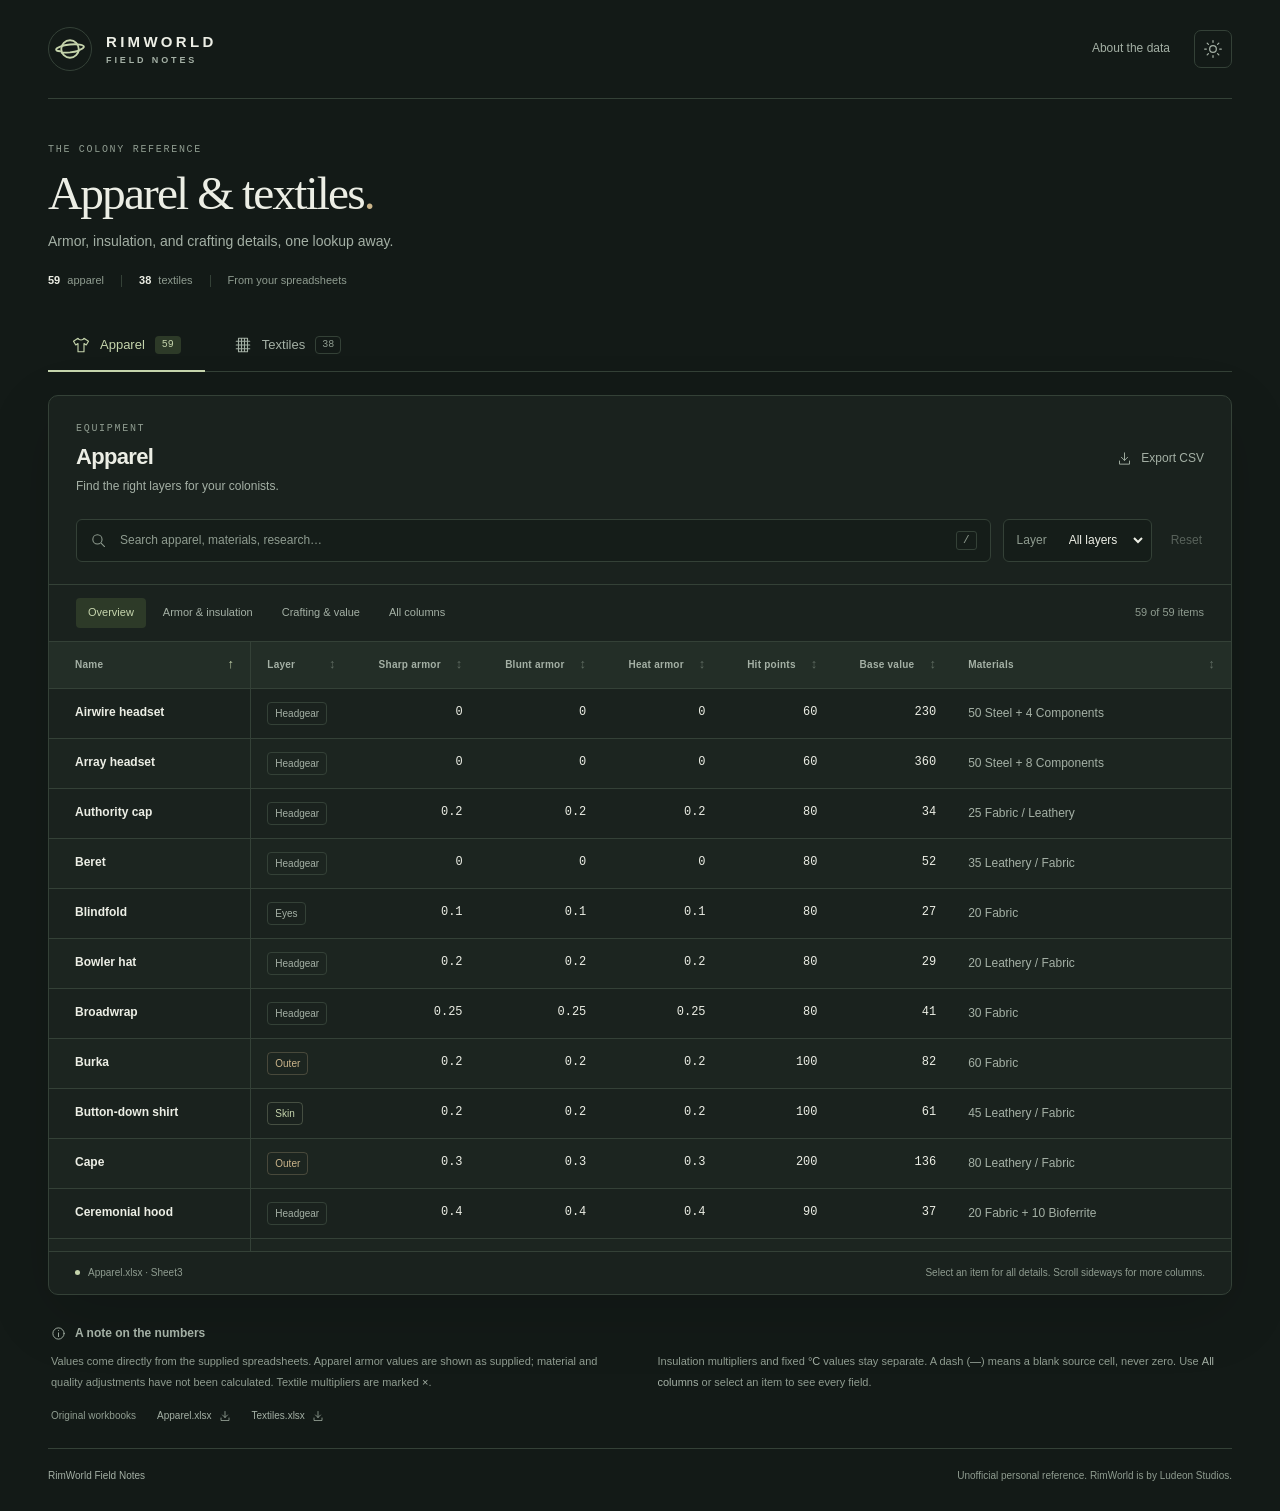
==== site/index.html @ 447b3dac "Add RimWorld apparel and textile reference tables" ====
<!doctype html>
<html lang="en" data-theme="dark">
  <head>
    <meta charset="utf-8">
    <meta name="viewport" content="width=device-width, initial-scale=1">
    <meta name="color-scheme" content="dark light">
    <meta name="description" content="A quick RimWorld reference for apparel and textiles. Search and sort armor, insulation, crafting, and material data.">
    <title>Apparel & Textiles · RimWorld Field Notes</title>
    <link rel="icon" type="image/svg+xml" href="./assets/favicon.svg">
    <link rel="stylesheet" href="./assets/styles.css">
    <script src="./assets/data.js" defer></script>
    <script src="./assets/app.js" defer></script>
  </head>
  <body>
    <a class="skip-link" href="#reference">Skip to reference tables</a>
    <svg class="icon-library" xmlns="http://www.w3.org/2000/svg" aria-hidden="true">
      <symbol id="icon-planet" viewBox="0 0 24 24"><circle cx="12" cy="12" r="7"/><path d="M4.1 13.8c-2.1-.1-3.2-.6-3.2-1.4 0-1.6 5-3.4 11.1-4s11.1.2 11.1 1.8c0 .8-1.2 1.7-3.3 2.5M5.3 14.9c2 .1 4.3 0 6.7-.2 2.7-.3 5.2-.8 7.1-1.3"/></symbol>
      <symbol id="icon-shirt" viewBox="0 0 24 24"><path d="m8 3-6 4 3 5 3-2v11h8V10l3 2 3-5-6-4c-1 3-7 3-8 0Z"/></symbol>
      <symbol id="icon-textile" viewBox="0 0 24 24"><path d="M6 3h12v18H6zM3 7h18M3 12h18M3 17h18M10 3v18M14 3v18"/></symbol>
      <symbol id="icon-search" viewBox="0 0 24 24"><circle cx="10.5" cy="10.5" r="6.5"/><path d="m16 16 4.5 4.5"/></symbol>
      <symbol id="icon-sun" viewBox="0 0 24 24"><circle cx="12" cy="12" r="4"/><path d="M12 2v2m0 16v2M2 12h2m16 0h2M5 5l1.5 1.5m11 11L19 19M5 19l1.5-1.5m11-11L19 5"/></symbol>
      <symbol id="icon-moon" viewBox="0 0 24 24"><path d="M20.8 13.5A9 9 0 0 1 10.5 3.2a9 9 0 1 0 10.3 10.3Z"/></symbol>
      <symbol id="icon-arrow" viewBox="0 0 24 24"><path d="M5 12h14m-6-6 6 6-6 6"/></symbol>
      <symbol id="icon-close" viewBox="0 0 24 24"><path d="m6 6 12 12M6 18 18 6"/></symbol>
      <symbol id="icon-download" viewBox="0 0 24 24"><path d="M12 3v12m-5-5 5 5 5-5M4 16v5h16v-5"/></symbol>
      <symbol id="icon-info" viewBox="0 0 24 24"><circle cx="12" cy="12" r="9"/><path d="M12 11v6m0-10v.1"/></symbol>
    </svg>

    <header class="site-header">
      <a class="brand" href="./" aria-label="RimWorld Field Notes home">
        <span class="brand-mark"><svg class="icon" aria-hidden="true"><use href="#icon-planet"/></svg></span>
        <span><strong>RIMWORLD</strong><span class="brand-subtitle">FIELD NOTES</span></span>
      </a>
      <div class="header-actions">
        <a href="#source-notes" class="source-link">About the data</a>
        <button class="icon-button" id="theme-toggle" type="button" aria-label="Switch to light theme" title="Switch to light theme"><svg class="icon" aria-hidden="true"><use href="#icon-sun"/></svg></button>
      </div>
    </header>

    <main id="reference">
      <section class="page-intro" aria-labelledby="page-title">
        <p class="eyebrow">THE COLONY REFERENCE</p>
        <h1 id="page-title">Apparel &amp; textiles<span class="title-period">.</span></h1>
        <p class="intro-copy">Armor, insulation, and crafting details, one lookup away.</p>
        <div class="intro-index" aria-label="Reference contents"><span><strong id="apparel-total">59</strong> apparel</span><span class="index-divider"></span><span><strong id="textiles-total">38</strong> textiles</span><span class="index-divider"></span><span>From your spreadsheets</span></div>
      </section>

      <nav class="dataset-nav" aria-label="Reference tables">
        <button class="dataset-button active" type="button" data-dataset="apparel" aria-pressed="true"><svg class="icon" aria-hidden="true"><use href="#icon-shirt"/></svg>Apparel<span class="dataset-count" id="apparel-count">59</span></button>
        <button class="dataset-button" type="button" data-dataset="textiles" aria-pressed="false"><svg class="icon" aria-hidden="true"><use href="#icon-textile"/></svg>Textiles<span class="dataset-count" id="textiles-count">38</span></button>
      </nav>

      <section class="reference-panel" aria-labelledby="table-title">
        <div class="panel-heading">
          <div><p class="eyebrow" id="table-eyebrow">EQUIPMENT</p><h2 id="table-title">Apparel</h2><p class="panel-description" id="table-description">Find the right layers for your colonists.</p></div>
          <button class="text-button export-button" id="export-csv" type="button"><svg class="icon" aria-hidden="true"><use href="#icon-download"/></svg>Export CSV</button>
        </div>

        <div class="filter-toolbar">
          <label class="search-box"><svg class="icon" aria-hidden="true"><use href="#icon-search"/></svg><span class="sr-only">Search all fields in the current table</span><input id="search" type="search" placeholder="Search apparel, materials, research…" autocomplete="off" spellcheck="false"><kbd aria-hidden="true">/</kbd></label>
          <label class="category-filter"><span id="category-label">Layer</span><select id="category" aria-labelledby="category-label"><option value="">All layers</option></select></label>
          <button class="reset-button" id="reset-filters" type="button" disabled>Reset</button>
        </div>

        <div class="view-toolbar"><div class="column-views" id="column-views" role="group" aria-label="Column views"></div><span class="result-count" id="result-count" role="status" aria-live="polite"></span></div>

        <div class="table-scroll" id="table-scroll" role="region" aria-label="Apparel table; scroll for more columns" tabindex="0">
          <table id="reference-table"><caption class="sr-only" id="table-caption">Apparel from Apparel.xlsx. Select a column heading to sort or an item name to see every field.</caption><thead id="table-head"></thead><tbody id="table-body"></tbody></table>
        </div>
        <div id="empty-state" class="empty-state" hidden><svg class="icon" aria-hidden="true"><use href="#icon-search"/></svg><h3>No matching entries</h3><p>Try another name, material, or research term.</p><button type="button" class="text-button" id="empty-reset">Clear filters<svg class="icon" aria-hidden="true"><use href="#icon-arrow"/></svg></button></div>
        <div class="table-footer"><span><span class="footer-dot"></span><span id="source-label">Apparel.xlsx</span></span><span id="table-hint">Select an item for all details. Scroll sideways for more columns.</span></div>
      </section>

      <section class="source-notes" id="source-notes" aria-labelledby="notes-title">
        <div class="notes-heading"><svg class="icon" aria-hidden="true"><use href="#icon-info"/></svg><h2 id="notes-title">A note on the numbers</h2></div>
        <div class="notes-grid"><p>Values come directly from the supplied spreadsheets. Apparel armor values are shown as supplied; material and quality adjustments have not been calculated. Textile multipliers are marked <strong>×</strong>.</p><p>Insulation multipliers and fixed <strong>°C</strong> values stay separate. A dash (<strong>—</strong>) means a blank source cell, never zero. Use <strong>All columns</strong> or select an item to see every field.</p></div>
        <div class="source-downloads"><span>Original workbooks</span><a href="./sources/Apparel.xlsx" download>Apparel.xlsx<svg class="icon" aria-hidden="true"><use href="#icon-download"/></svg></a><a href="./sources/Textiles.xlsx" download>Textiles.xlsx<svg class="icon" aria-hidden="true"><use href="#icon-download"/></svg></a></div>
      </section>
      <noscript><p class="noscript-message">Enable JavaScript to search the tables, or download the original workbooks above.</p></noscript>
    </main>

    <footer class="site-footer"><span>RimWorld Field Notes</span><span>Unofficial personal reference. RimWorld is by Ludeon Studios.</span></footer>

    <dialog id="detail-dialog" class="detail-dialog" aria-labelledby="detail-title">
      <div class="detail-header"><div><p class="eyebrow" id="detail-category"></p><h2 id="detail-title"></h2></div><button type="button" id="close-detail" class="icon-button" aria-label="Close item details"><svg class="icon" aria-hidden="true"><use href="#icon-close"/></svg></button></div>
      <dl id="detail-fields" class="detail-fields"></dl>
      <p class="detail-source" id="detail-source"></p>
    </dialog>
  </body>
</html>
---- site/assets/styles.css ----
@charset "UTF-8";

:root {
  color-scheme: dark;
  --bg: #131a17;
  --panel: #1a221e;
  --panel-alt: #1e2722;
  --input: #151d19;
  --text: #eceee5;
  --muted: #a4b0a5;
  --subtle: #8f9c90;
  --line: #344137;
  --accent: #c5d4ac;
  --accent-text: #172013;
  --accent-wash: #2d3a28;
  --gold: #cbb58b;
  --hover: #253129;
  --table-head: #232e27;
  --table-row: #1c2520;
  --shadow: 0 20px 65px #0002;
  font-family: "Segoe UI", -apple-system, BlinkMacSystemFont, sans-serif;
  font-synthesis: none;
  text-rendering: optimizeLegibility;
}

:root[data-theme="light"] {
  color-scheme: light;
  --bg: #f3f3ec;
  --panel: #fdfdf8;
  --panel-alt: #f4f5ee;
  --input: #f9faf4;
  --text: #25352b;
  --muted: #59685b;
  --subtle: #637267;
  --line: #d6dece;
  --accent: #405d32;
  --accent-text: #f8fbf3;
  --accent-wash: #e4ecd9;
  --gold: #82673b;
  --hover: #edf2e5;
  --table-head: #edf1e6;
  --table-row: #f8faf2;
  --shadow: 0 20px 65px #22351c08;
}

* { box-sizing: border-box; }
html { scroll-behavior: smooth; scroll-padding-top: 24px; }
body { margin: 0; background: var(--bg); color: var(--text); font-size: 14px; line-height: 1.6; }
button, input, select { font: inherit; }
button, select { cursor: pointer; }
button, a, input, select { -webkit-tap-highlight-color: transparent; }
button { color: inherit; }
a { color: var(--accent); text-decoration-thickness: 1px; text-underline-offset: 4px; }
button { border: 0; }
button:disabled { cursor: default; opacity: .45; }
:focus-visible { outline: 2px solid var(--accent); outline-offset: 4px; }
[hidden] { display: none !important; }
.icon-library { position: absolute; width: 0; height: 0; overflow: hidden; }
.icon { width: 20px; height: 20px; fill: none; stroke: currentColor; stroke-width: 1.5; stroke-linecap: round; stroke-linejoin: round; flex: none; }
.sr-only { position: absolute; width: 1px; height: 1px; padding: 0; margin: -1px; overflow: hidden; clip: rect(0, 0, 0, 0); white-space: nowrap; border: 0; }
.skip-link { position: fixed; top: -80px; left: 20px; z-index: 100; padding: 12px 20px; background: var(--accent); color: var(--accent-text); }
.skip-link:focus { top: 16px; }

.site-header, main, .site-footer { width: min(1480px, calc(100% - 96px)); margin-inline: auto; }
.site-header { display: flex; justify-content: space-between; align-items: center; padding-block: 27px; border-bottom: 1px solid var(--line); }
.brand { display: inline-flex; align-items: center; gap: 14px; color: var(--text); text-decoration: none; }
.brand-mark { display: grid; place-items: center; width: 44px; height: 44px; color: var(--accent); border: 1px solid var(--line); border-radius: 50%; }
.brand-mark .icon { width: 30px; height: 30px; }
.brand strong { display: block; font-size: 15px; font-weight: 650; letter-spacing: .22em; line-height: 1.5; }
.brand-subtitle { display: block; font-size: 9px; font-weight: 600; letter-spacing: .32em; color: var(--muted); }
.header-actions { display: flex; align-items: center; gap: 24px; }
.source-link { color: var(--muted); font-size: 12px; text-decoration: none; }
.source-link:hover { color: var(--text); }
.icon-button { width: 38px; height: 38px; display: inline-flex; align-items: center; justify-content: center; border: 1px solid var(--line); border-radius: 7px; background: transparent; color: var(--muted); }
.icon-button:hover { color: var(--accent); background: var(--hover); }
.page-intro { padding: 43px 0 29px; position: relative; }
.eyebrow { margin: 0; color: var(--subtle); font-family: Consolas, "SFMono-Regular", monospace; font-size: 10px; font-weight: 500; letter-spacing: .17em; }
h1 { margin: 7px 0 8px; font-family: Georgia, "Times New Roman", serif; font-size: clamp(32px, 3.7vw, 50px); line-height: 1.2; font-weight: 400; letter-spacing: -.04em; }
.title-period { color: var(--gold); }
.intro-copy { margin: 0; color: var(--muted); font-size: 14px; }
.intro-index { display: flex; align-items: center; gap: 17px; margin-top: 20px; color: var(--subtle); font-size: 11px; }
.intro-index strong { color: var(--text); font-weight: 600; margin-right: 4px; font-variant-numeric: tabular-nums; }
.index-divider { height: 12px; width: 1px; background: var(--line); }
.dataset-nav { display: flex; gap: 5px; padding-block: 3px 0; border-bottom: 1px solid var(--line); margin-bottom: 23px; }
.dataset-button { display: inline-flex; align-items: center; justify-content: center; gap: 10px; padding: 13px 24px 15px; background: transparent; color: var(--muted); position: relative; font-size: 13px; }
.dataset-button .icon { width: 18px; height: 18px; }
.dataset-button:hover { color: var(--text); background: var(--hover); }
.dataset-button.active { color: var(--accent); }
.dataset-button.active::after { content: ""; height: 2px; background: var(--accent); position: absolute; bottom: -1px; left: 0; right: 0; }
.dataset-count { padding: 0 6px; border: 1px solid var(--line); border-radius: 4px; font-size: 10px; font-family: Consolas, monospace; color: var(--subtle); }
.dataset-button.active .dataset-count { background: var(--accent-wash); border-color: transparent; color: var(--accent); }
.reference-panel { border: 1px solid var(--line); border-radius: 10px; background: var(--panel); box-shadow: var(--shadow); overflow: hidden; }
.panel-heading { padding: 25px 27px 23px; display: flex; justify-content: space-between; align-items: center; gap: 20px; }
.panel-heading h2 { margin: 2px 0 3px; font-size: 22px; font-weight: 550; letter-spacing: -.03em; }
.panel-description { margin: 0; font-size: 12px; color: var(--muted); }
.text-button { display: inline-flex; align-items: center; justify-content: center; gap: 9px; padding: 8px 0; background: transparent; color: var(--accent); font-size: 12px; text-decoration: none; }
.text-button:hover { text-decoration: underline; text-underline-offset: 4px; }
.text-button .icon { width: 15px; height: 15px; }
.export-button { color: var(--muted); }
.filter-toolbar { padding: 0 27px 22px; display: flex; gap: 12px; align-items: center; }
.search-box { display: flex; gap: 11px; align-items: center; height: 43px; padding: 0 13px; border: 1px solid var(--line); border-radius: 6px; background: var(--input); flex: 1; min-width: 180px; }
.search-box:focus-within { border-color: var(--accent); }
.search-box .icon { width: 17px; height: 17px; color: var(--subtle); }
.search-box input { border: 0; outline: none; background: transparent; color: var(--text); width: 100%; min-width: 0; font-size: 12px; }
.search-box input::placeholder { color: var(--subtle); opacity: 1; }
.search-box kbd { border: 1px solid var(--line); border-radius: 3px; color: var(--subtle); padding: 0 6px; font-size: 11px; }
.category-filter { display: flex; align-items: center; gap: 10px; height: 43px; padding-inline: 13px 5px; background: var(--input); border: 1px solid var(--line); border-radius: 6px; font-size: 12px; }
.category-filter > span { color: var(--subtle); }
.category-filter select { background: transparent; border: 0; color: var(--text); padding: 7px 8px; max-width: 170px; font-size: 12px; }
.category-filter option { background: var(--panel); color: var(--text); }
.reset-button { background: transparent; padding: 10px 2px 10px 7px; color: var(--muted); font-size: 12px; }
.reset-button:not(:disabled):hover { color: var(--accent); }
.view-toolbar { display: flex; justify-content: space-between; align-items: center; gap: 16px; padding: 13px 27px; border-top: 1px solid var(--line); }
.column-views { display: flex; align-items: center; flex-wrap: wrap; gap: 5px; }
.view-button { background: transparent; color: var(--muted); font-size: 11px; padding: 6px 12px; border-radius: 4px; white-space: nowrap; }
.view-button:hover { color: var(--text); background: var(--hover); }
.view-button.active { background: var(--accent-wash); color: var(--accent); }
.result-count { flex: none; font-size: 11px; color: var(--subtle); font-variant-numeric: tabular-nums; }
.table-scroll { width: 100%; overflow: auto; max-height: 610px; border-top: 1px solid var(--line); scrollbar-color: var(--line) var(--panel); scrollbar-width: thin; }
table { border-collapse: separate; border-spacing: 0; width: 100%; text-align: left; font-size: 12px; }
th { position: sticky; top: 0; z-index: 2; background: var(--table-head); border-bottom: 1px solid var(--line); padding: 0; white-space: nowrap; text-align: left; }
.sort-button { display: flex; width: 100%; align-items: center; justify-content: space-between; gap: 15px; min-height: 46px; background: transparent; color: var(--muted); padding: 11px 16px; text-align: left; font-size: 10px; font-weight: 600; letter-spacing: .025em; }
.sort-button:hover { background: var(--hover); color: var(--text); }
.sort-icon { color: var(--subtle); opacity: .55; font-size: 13px; font-weight: 400; }
th[aria-sort="ascending"] .sort-icon, th[aria-sort="descending"] .sort-icon { color: var(--accent); opacity: 1; }
td { border-bottom: 1px solid var(--line); padding: 13px 16px; height: 49px; vertical-align: middle; background: var(--panel); color: var(--muted); }
tbody tr:nth-child(even) td { background: var(--table-row); }
tbody tr:hover td { background: var(--hover); }
tbody tr:last-child td { border-bottom: 0; }
th:first-child, td:first-child { position: sticky; left: 0; padding-left: 26px; min-width: 185px; z-index: 1; border-right: 1px solid var(--line); }
th:first-child { z-index: 3; padding-left: 0; }
th:first-child .sort-button { padding-left: 26px; }
td:last-child { padding-right: 25px; }
.numeric { text-align: right; white-space: nowrap; font-variant-numeric: tabular-nums; font-family: Consolas, "SFMono-Regular", monospace; font-size: 12px; color: var(--text); }
th.numeric .sort-button { justify-content: flex-end; font-family: "Segoe UI", sans-serif; }
.name-cell { white-space: nowrap; }
.item-name { background: transparent; color: var(--text); padding: 0; font-weight: 550; text-align: left; font-size: 12px; }
.item-name:hover { color: var(--accent); text-decoration: underline; text-underline-offset: 4px; }
.category-chip { display: inline-block; padding: 2px 7px; font-size: 10px; line-height: 1.7; border: 1px solid var(--line); border-radius: 4px; color: var(--muted); white-space: nowrap; }
.category-chip[data-category="Outer"], .category-chip[data-category="Leathery"] { color: var(--gold); border-color: color-mix(in srgb, var(--gold) 25%, transparent); }
.category-chip[data-category="Skin"], .category-chip[data-category="Fabric"] { color: var(--accent); border-color: color-mix(in srgb, var(--accent) 25%, transparent); }
.long-text { min-width: 220px; max-width: 290px; line-height: 1.7; }
.materials-cell { min-width: 200px; max-width: 255px; line-height: 1.7; }
.missing { color: var(--subtle); font-weight: 400; }
.table-footer { display: flex; justify-content: space-between; align-items: center; gap: 20px; padding: 13px 26px; border-top: 1px solid var(--line); color: var(--subtle); font-size: 10px; }
.table-footer > span:first-child { display: flex; align-items: center; gap: 8px; flex: none; }
.footer-dot { width: 5px; height: 5px; background: var(--accent); border-radius: 50%; }
.empty-state { text-align: center; padding: 60px 20px; border-top: 1px solid var(--line); }
.empty-state > .icon { color: var(--subtle); width: 27px; height: 27px; }
.empty-state h3 { font-weight: 500; margin: 12px 0 4px; font-size: 17px; }
.empty-state p { color: var(--muted); margin: 0 0 10px; font-size: 12px; }
.source-notes { padding: 29px 3px 24px; }
.notes-heading { display: flex; align-items: center; gap: 9px; color: var(--muted); }
.notes-heading .icon { width: 15px; height: 15px; }
.notes-heading h2 { margin: 0; font-size: 12px; font-weight: 550; }
.notes-grid { display: grid; grid-template-columns: 1fr 1fr; gap: 35px; margin-top: 8px; }
.notes-grid p { margin: 0; color: var(--subtle); font-size: 11px; line-height: 1.9; max-width: 610px; }
.notes-grid strong { color: var(--muted); font-weight: 500; }
.source-downloads { display: flex; flex-wrap: wrap; gap: 21px; margin-top: 15px; font-size: 10px; color: var(--subtle); }
.source-downloads a { display: inline-flex; align-items: center; gap: 7px; color: var(--muted); text-decoration: none; }
.source-downloads a:hover { color: var(--accent); text-decoration: underline; }
.source-downloads .icon { width: 12px; height: 12px; }
.site-footer { padding: 19px 0 27px; border-top: 1px solid var(--line); color: var(--subtle); font-size: 10px; display: flex; align-items: center; justify-content: space-between; gap: 20px; }
.site-footer > span:first-child { color: var(--muted); }
.noscript-message { padding: 20px; border: 1px solid var(--line); }

.detail-dialog { width: min(700px, calc(100% - 32px)); max-height: 87vh; padding: 0; color: var(--text); background: var(--panel); border: 1px solid var(--line); border-radius: 12px; box-shadow: 0 24px 120px #0006; }
.detail-dialog::backdrop { background: #070c09bb; backdrop-filter: blur(4px); }
body:has(.detail-dialog[open]) { overflow: hidden; }
.detail-header { display: flex; align-items: center; justify-content: space-between; gap: 15px; padding: 25px 28px; border-bottom: 1px solid var(--line); position: sticky; top: 0; background: var(--panel); }
.detail-header h2 { font-family: Georgia, serif; font-size: 27px; line-height: 1.3; font-weight: 400; margin: 5px 0 0; }
.detail-fields { margin: 0; padding: 4px 28px; }
.detail-row { display: grid; grid-template-columns: 1fr 1.1fr; gap: 24px; padding: 12px 0; border-bottom: 1px solid var(--line); }
.detail-row:last-child { border-bottom: 0; }
.detail-fields dt { color: var(--muted); font-size: 12px; }
.detail-fields dd { margin: 0; font-size: 12px; text-align: right; overflow-wrap: anywhere; }
.detail-source { padding: 18px 28px; margin: 0; border-top: 1px solid var(--line); font-size: 10px; color: var(--subtle); }

@media (min-width: 1600px) { .page-intro { padding-block: 48px 35px; } .table-scroll { max-height: 670px; } }
@media (max-width: 1000px) { .site-header, main, .site-footer { width: calc(100% - 48px); } .panel-heading { padding: 22px; } .filter-toolbar { padding-inline: 22px; } .view-toolbar { padding-inline: 17px; } .table-footer { padding-inline: 22px; } .column-views { gap: 2px; } .view-button { padding: 6px 9px; } }
@media (max-width: 650px) {
  .site-header, main, .site-footer { width: calc(100% - 32px); }
  .site-header { padding-block: 18px; }
  .brand { gap: 10px; }
  .brand-mark { width: 36px; height: 36px; }
  .brand-mark .icon { width: 25px; height: 25px; }
  .brand strong { font-size: 12px; }
  .brand-subtitle { font-size: 8px; }
  .header-actions { gap: 13px; }
  .source-link { font-size: 10px; }
  .icon-button { width: 34px; height: 34px; }
  .page-intro { padding: 31px 0 23px; }
  .intro-copy { font-size: 12px; max-width: 270px; }
  .intro-index { gap: 11px; font-size: 10px; margin-top: 17px; flex-wrap: wrap; }
  .dataset-nav { margin-bottom: 17px; }
  .dataset-button { padding: 12px 18px; flex: 1; gap: 9px; font-size: 12px; }
  .panel-heading { padding: 19px 16px; align-items: flex-start; }
  .panel-heading h2 { font-size: 20px; }
  .panel-description { font-size: 11px; max-width: 190px; }
  .export-button { font-size: 10px; white-space: nowrap; margin-top: 10px; }
  .filter-toolbar { padding: 0 16px 17px; gap: 10px; flex-wrap: wrap; }
  .search-box { flex-basis: 100%; }
  .category-filter { flex: 1; justify-content: space-between; height: 38px; }
  .category-filter select { flex: 1; max-width: 220px; text-align: right; }
  .reset-button { padding: 7px 2px 7px 7px; }
  .view-toolbar { flex-wrap: wrap; gap: 10px; padding: 12px 12px; }
  .column-views { width: 100%; gap: 3px; }
  .view-button { flex: 1; padding: 6px 7px; font-size: 10px; }
  .result-count { padding-left: 5px; font-size: 10px; }
  .table-scroll { max-height: 510px; }
  th:first-child, td:first-child { min-width: 145px; padding-left: 16px; max-width: 170px; }
  th:first-child { padding-left: 0; }
  th:first-child .sort-button { padding-left: 16px; }
  .name-cell { white-space: normal; }
  td { padding: 12px; }
  .item-name { font-size: 11px; }
  .sort-button { padding-inline: 12px; }
  .table-footer { padding: 12px 16px; align-items: flex-start; gap: 16px; font-size: 9px; }
  #table-hint { text-align: right; max-width: 185px; }
  .notes-grid { grid-template-columns: 1fr; gap: 10px; }
  .source-notes { padding-top: 23px; }
  .source-downloads { gap: 14px; }
  .site-footer { flex-direction: column; align-items: flex-start; gap: 4px; }
  .detail-header { padding: 20px; }
  .detail-fields { padding-inline: 20px; }
  .detail-row { gap: 16px; }
}
@media (prefers-reduced-motion: reduce) { html { scroll-behavior: auto; } }
@media print { :root { color-scheme: light; --bg: white; --panel: white; --panel-alt: white; --text: black; --muted: #333; --subtle: #555; --line: #bbb; --table-head: #eee; --table-row: #fafafa; } .site-header, main, .site-footer { width: 100%; } .header-actions, .filter-toolbar, .export-button, .source-downloads, .site-footer, .column-views { display: none; } .page-intro { padding-block: 18px; } .table-scroll { max-height: none; overflow: visible; } th, th:first-child, td:first-child { position: static; } .reference-panel { box-shadow: none; } }
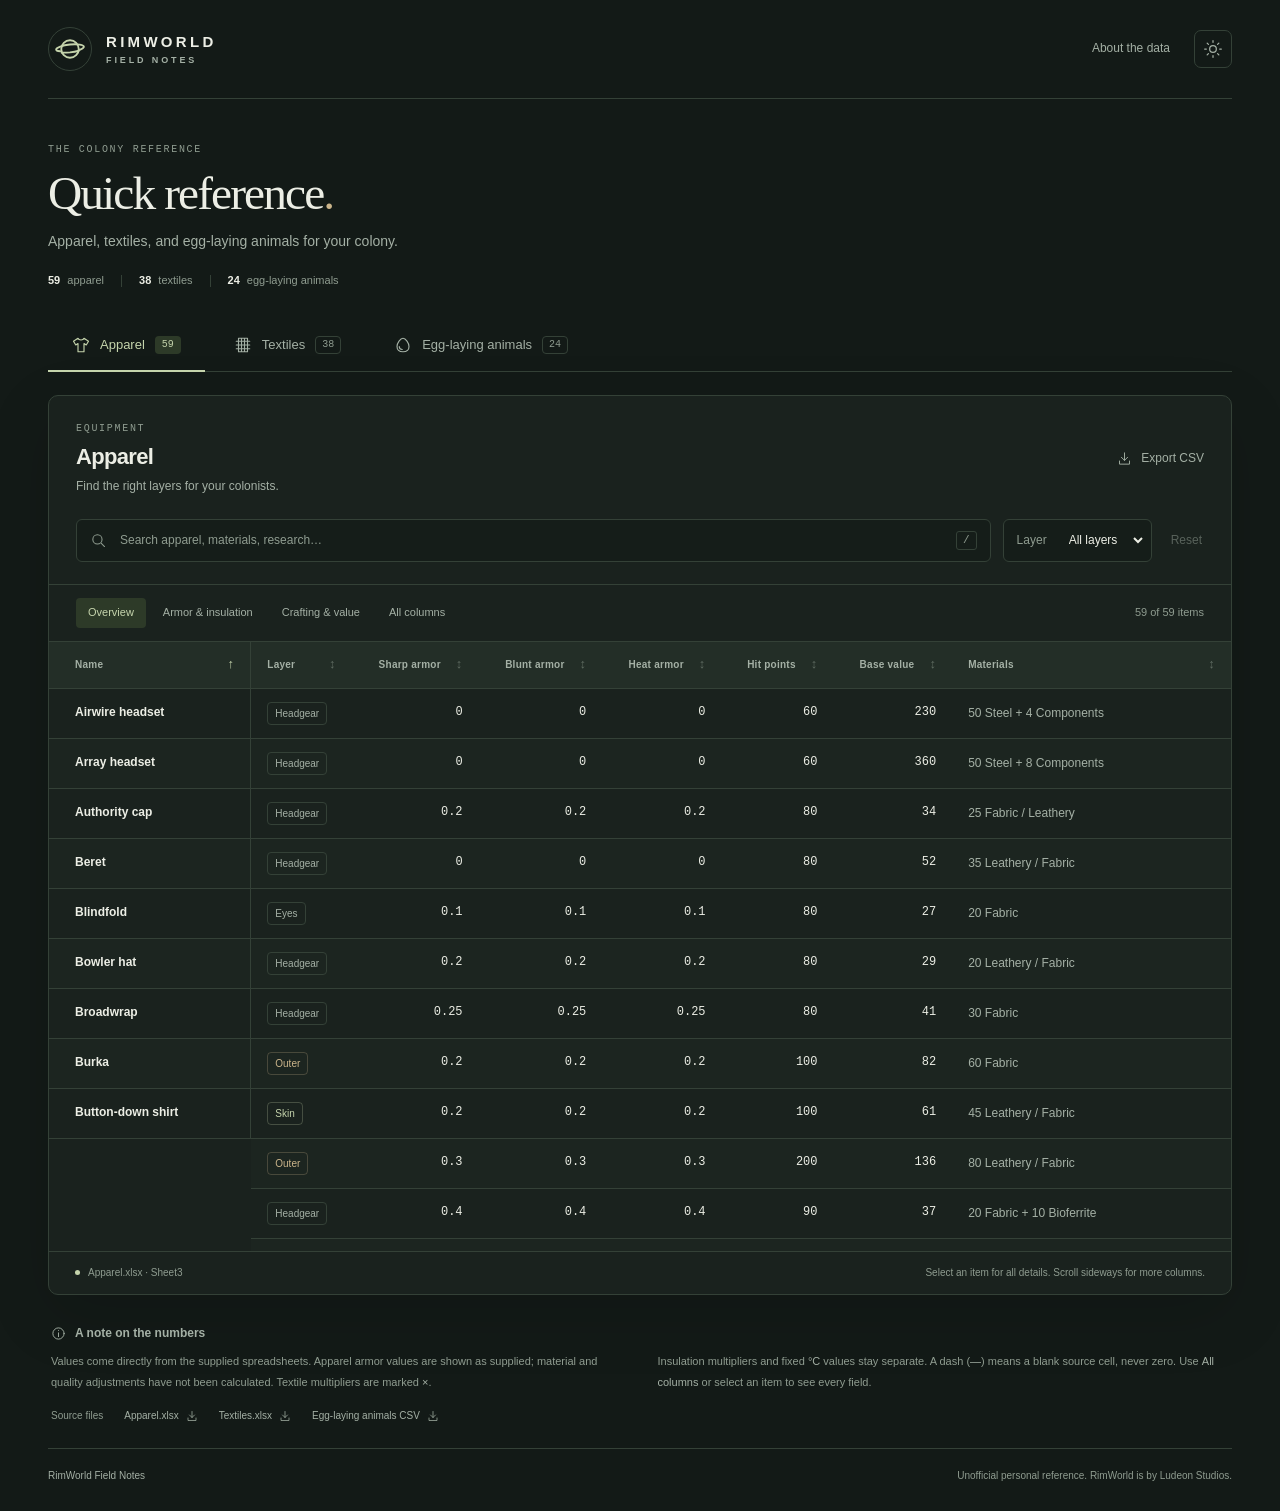
==== commit 8afd4dac: "Add egg-laying animal comparison table" ====
--- a/site/index.html
+++ b/site/index.html
@@ -4,8 +4,8 @@
     <meta charset="utf-8">
     <meta name="viewport" content="width=device-width, initial-scale=1">
     <meta name="color-scheme" content="dark light">
-    <meta name="description" content="A quick RimWorld reference for apparel and textiles. Search and sort armor, insulation, crafting, and material data.">
-    <title>Apparel & Textiles · RimWorld Field Notes</title>
+    <meta name="description" content="Searchable RimWorld reference tables for apparel, textiles, and egg-laying animals. Compare equipment, materials, egg output, and feed efficiency.">
+    <title>Quick Reference · RimWorld Field Notes</title>
     <link rel="icon" type="image/svg+xml" href="./assets/favicon.svg">
     <link rel="stylesheet" href="./assets/styles.css">
     <script src="./assets/data.js" defer></script>
@@ -17,6 +17,7 @@
       <symbol id="icon-planet" viewBox="0 0 24 24"><circle cx="12" cy="12" r="7"/><path d="M4.1 13.8c-2.1-.1-3.2-.6-3.2-1.4 0-1.6 5-3.4 11.1-4s11.1.2 11.1 1.8c0 .8-1.2 1.7-3.3 2.5M5.3 14.9c2 .1 4.3 0 6.7-.2 2.7-.3 5.2-.8 7.1-1.3"/></symbol>
       <symbol id="icon-shirt" viewBox="0 0 24 24"><path d="m8 3-6 4 3 5 3-2v11h8V10l3 2 3-5-6-4c-1 3-7 3-8 0Z"/></symbol>
       <symbol id="icon-textile" viewBox="0 0 24 24"><path d="M6 3h12v18H6zM3 7h18M3 12h18M3 17h18M10 3v18M14 3v18"/></symbol>
+      <symbol id="icon-egg" viewBox="0 0 24 24"><path d="M20 14c0 4.5-3.6 7-8 7s-8-2.5-8-7S8.5 3 12 3s8 6.5 8 11Z"/><path d="M7 14c0 2.2 1.6 4 4 4"/></symbol>
       <symbol id="icon-search" viewBox="0 0 24 24"><circle cx="10.5" cy="10.5" r="6.5"/><path d="m16 16 4.5 4.5"/></symbol>
       <symbol id="icon-sun" viewBox="0 0 24 24"><circle cx="12" cy="12" r="4"/><path d="M12 2v2m0 16v2M2 12h2m16 0h2M5 5l1.5 1.5m11 11L19 19M5 19l1.5-1.5m11-11L19 5"/></symbol>
       <symbol id="icon-moon" viewBox="0 0 24 24"><path d="M20.8 13.5A9 9 0 0 1 10.5 3.2a9 9 0 1 0 10.3 10.3Z"/></symbol>
@@ -40,14 +41,15 @@
     <main id="reference">
       <section class="page-intro" aria-labelledby="page-title">
         <p class="eyebrow">THE COLONY REFERENCE</p>
-        <h1 id="page-title">Apparel &amp; textiles<span class="title-period">.</span></h1>
-        <p class="intro-copy">Armor, insulation, and crafting details, one lookup away.</p>
-        <div class="intro-index" aria-label="Reference contents"><span><strong id="apparel-total">59</strong> apparel</span><span class="index-divider"></span><span><strong id="textiles-total">38</strong> textiles</span><span class="index-divider"></span><span>From your spreadsheets</span></div>
+        <h1 id="page-title">Quick reference<span class="title-period">.</span></h1>
+        <p class="intro-copy">Apparel, textiles, and egg-laying animals for your colony.</p>
+        <div class="intro-index" aria-label="Reference contents"><span><strong id="apparel-total">59</strong> apparel</span><span class="index-divider"></span><span><strong id="textiles-total">38</strong> textiles</span><span class="index-divider"></span><span><strong id="eggs-total">24</strong> egg-laying animals</span></div>
       </section>
 
       <nav class="dataset-nav" aria-label="Reference tables">
         <button class="dataset-button active" type="button" data-dataset="apparel" aria-pressed="true"><svg class="icon" aria-hidden="true"><use href="#icon-shirt"/></svg>Apparel<span class="dataset-count" id="apparel-count">59</span></button>
         <button class="dataset-button" type="button" data-dataset="textiles" aria-pressed="false"><svg class="icon" aria-hidden="true"><use href="#icon-textile"/></svg>Textiles<span class="dataset-count" id="textiles-count">38</span></button>
+        <button class="dataset-button" type="button" data-dataset="eggs" aria-pressed="false"><svg class="icon" aria-hidden="true"><use href="#icon-egg"/></svg>Egg-laying animals<span class="dataset-count" id="eggs-count">24</span></button>
       </nav>
 
       <section class="reference-panel" aria-labelledby="table-title">
@@ -59,6 +61,7 @@
         <div class="filter-toolbar">
           <label class="search-box"><svg class="icon" aria-hidden="true"><use href="#icon-search"/></svg><span class="sr-only">Search all fields in the current table</span><input id="search" type="search" placeholder="Search apparel, materials, research…" autocomplete="off" spellcheck="false"><kbd aria-hidden="true">/</kbd></label>
           <label class="category-filter"><span id="category-label">Layer</span><select id="category" aria-labelledby="category-label"><option value="">All layers</option></select></label>
+          <div class="extra-filters" id="extra-filters"></div>
           <button class="reset-button" id="reset-filters" type="button" disabled>Reset</button>
         </div>
 
@@ -67,16 +70,17 @@
         <div class="table-scroll" id="table-scroll" role="region" aria-label="Apparel table; scroll for more columns" tabindex="0">
           <table id="reference-table"><caption class="sr-only" id="table-caption">Apparel from Apparel.xlsx. Select a column heading to sort or an item name to see every field.</caption><thead id="table-head"></thead><tbody id="table-body"></tbody></table>
         </div>
-        <div id="empty-state" class="empty-state" hidden><svg class="icon" aria-hidden="true"><use href="#icon-search"/></svg><h3>No matching entries</h3><p>Try another name, material, or research term.</p><button type="button" class="text-button" id="empty-reset">Clear filters<svg class="icon" aria-hidden="true"><use href="#icon-arrow"/></svg></button></div>
+        <div id="empty-state" class="empty-state" hidden><svg class="icon" aria-hidden="true"><use href="#icon-search"/></svg><h3>No matching entries</h3><p>Try another name, category, or search term.</p><button type="button" class="text-button" id="empty-reset">Clear filters<svg class="icon" aria-hidden="true"><use href="#icon-arrow"/></svg></button></div>
         <div class="table-footer"><span><span class="footer-dot"></span><span id="source-label">Apparel.xlsx</span></span><span id="table-hint">Select an item for all details. Scroll sideways for more columns.</span></div>
       </section>
 
       <section class="source-notes" id="source-notes" aria-labelledby="notes-title">
         <div class="notes-heading"><svg class="icon" aria-hidden="true"><use href="#icon-info"/></svg><h2 id="notes-title">A note on the numbers</h2></div>
-        <div class="notes-grid"><p>Values come directly from the supplied spreadsheets. Apparel armor values are shown as supplied; material and quality adjustments have not been calculated. Textile multipliers are marked <strong>×</strong>.</p><p>Insulation multipliers and fixed <strong>°C</strong> values stay separate. A dash (<strong>—</strong>) means a blank source cell, never zero. Use <strong>All columns</strong> or select an item to see every field.</p></div>
-        <div class="source-downloads"><span>Original workbooks</span><a href="./sources/Apparel.xlsx" download>Apparel.xlsx<svg class="icon" aria-hidden="true"><use href="#icon-download"/></svg></a><a href="./sources/Textiles.xlsx" download>Textiles.xlsx<svg class="icon" aria-hidden="true"><use href="#icon-download"/></svg></a></div>
+        <div class="notes-grid" id="equipment-data-notes"><p>Values come directly from the supplied spreadsheets. Apparel armor values are shown as supplied; material and quality adjustments have not been calculated. Textile multipliers are marked <strong>×</strong>.</p><p>Insulation multipliers and fixed <strong>°C</strong> values stay separate. A dash (<strong>—</strong>) means a blank source cell, never zero. Use <strong>All columns</strong> or select an item to see every field.</p></div>
+        <div class="notes-grid" id="egg-data-notes" hidden><p>Egg output is per female, using the CSV’s maximum-production estimates. Annual output uses a <strong>60-day year</strong>. Percentages are shown as supplied, including ratios above 100%; they are not recalculated from rounded inputs.</p><p>Female feed and total breeder feed are separate measures. Male ratios are approximate males per female for continuous fertilization. <strong>Male for egg output</strong> refers to laying eggs, not hatching chicks. Select an animal for all fields and wiki links.</p></div>
+        <div class="source-downloads"><span>Source files</span><a href="./sources/Apparel.xlsx" download>Apparel.xlsx<svg class="icon" aria-hidden="true"><use href="#icon-download"/></svg></a><a href="./sources/Textiles.xlsx" download>Textiles.xlsx<svg class="icon" aria-hidden="true"><use href="#icon-download"/></svg></a><a href="./sources/rimworld_egg_laying_animals_comparison.csv" download>Egg-laying animals CSV<svg class="icon" aria-hidden="true"><use href="#icon-download"/></svg></a></div>
       </section>
-      <noscript><p class="noscript-message">Enable JavaScript to search the tables, or download the original workbooks above.</p></noscript>
+      <noscript><p class="noscript-message">Enable JavaScript to search the tables, or download the source files above.</p></noscript>
     </main>
 
     <footer class="site-footer"><span>RimWorld Field Notes</span><span>Unofficial personal reference. RimWorld is by Ludeon Studios.</span></footer>
--- a/site/assets/styles.css
+++ b/site/assets/styles.css
@@ -81,7 +81,7 @@
 .intro-index { display: flex; align-items: center; gap: 17px; margin-top: 20px; color: var(--subtle); font-size: 11px; }
 .intro-index strong { color: var(--text); font-weight: 600; margin-right: 4px; font-variant-numeric: tabular-nums; }
 .index-divider { height: 12px; width: 1px; background: var(--line); }
-.dataset-nav { display: flex; gap: 5px; padding-block: 3px 0; border-bottom: 1px solid var(--line); margin-bottom: 23px; }
+.dataset-nav { display: flex; flex-wrap: wrap; gap: 5px; padding-block: 3px 0; border-bottom: 1px solid var(--line); margin-bottom: 23px; }
 .dataset-button { display: inline-flex; align-items: center; justify-content: center; gap: 10px; padding: 13px 24px 15px; background: transparent; color: var(--muted); position: relative; font-size: 13px; }
 .dataset-button .icon { width: 18px; height: 18px; }
 .dataset-button:hover { color: var(--text); background: var(--hover); }
@@ -97,7 +97,8 @@
 .text-button:hover { text-decoration: underline; text-underline-offset: 4px; }
 .text-button .icon { width: 15px; height: 15px; }
 .export-button { color: var(--muted); }
-.filter-toolbar { padding: 0 27px 22px; display: flex; gap: 12px; align-items: center; }
+.filter-toolbar { padding: 0 27px 22px; display: flex; flex-wrap: wrap; gap: 12px; align-items: center; }
+.extra-filters { display: contents; }
 .search-box { display: flex; gap: 11px; align-items: center; height: 43px; padding: 0 13px; border: 1px solid var(--line); border-radius: 6px; background: var(--input); flex: 1; min-width: 180px; }
 .search-box:focus-within { border-color: var(--accent); }
 .search-box .icon { width: 17px; height: 17px; color: var(--subtle); }
@@ -143,7 +144,8 @@
 .materials-cell { min-width: 200px; max-width: 255px; line-height: 1.7; }
 .missing { color: var(--subtle); font-weight: 400; }
 .table-footer { display: flex; justify-content: space-between; align-items: center; gap: 20px; padding: 13px 26px; border-top: 1px solid var(--line); color: var(--subtle); font-size: 10px; }
-.table-footer > span:first-child { display: flex; align-items: center; gap: 8px; flex: none; }
+.table-footer > span:first-child { display: flex; align-items: center; gap: 8px; flex: 0 1 auto; min-width: 0; }
+#source-label { overflow-wrap: anywhere; }
 .footer-dot { width: 5px; height: 5px; background: var(--accent); border-radius: 50%; }
 .empty-state { text-align: center; padding: 60px 20px; border-top: 1px solid var(--line); }
 .empty-state > .icon { color: var(--subtle); width: 27px; height: 27px; }
@@ -193,7 +195,7 @@
   .intro-copy { font-size: 12px; max-width: 270px; }
   .intro-index { gap: 11px; font-size: 10px; margin-top: 17px; flex-wrap: wrap; }
   .dataset-nav { margin-bottom: 17px; }
-  .dataset-button { padding: 12px 18px; flex: 1; gap: 9px; font-size: 12px; }
+  .dataset-button { padding: 12px; flex: 1 1 auto; gap: 7px; font-size: 11px; }
   .panel-heading { padding: 19px 16px; align-items: flex-start; }
   .panel-heading h2 { font-size: 20px; }
   .panel-description { font-size: 11px; max-width: 190px; }
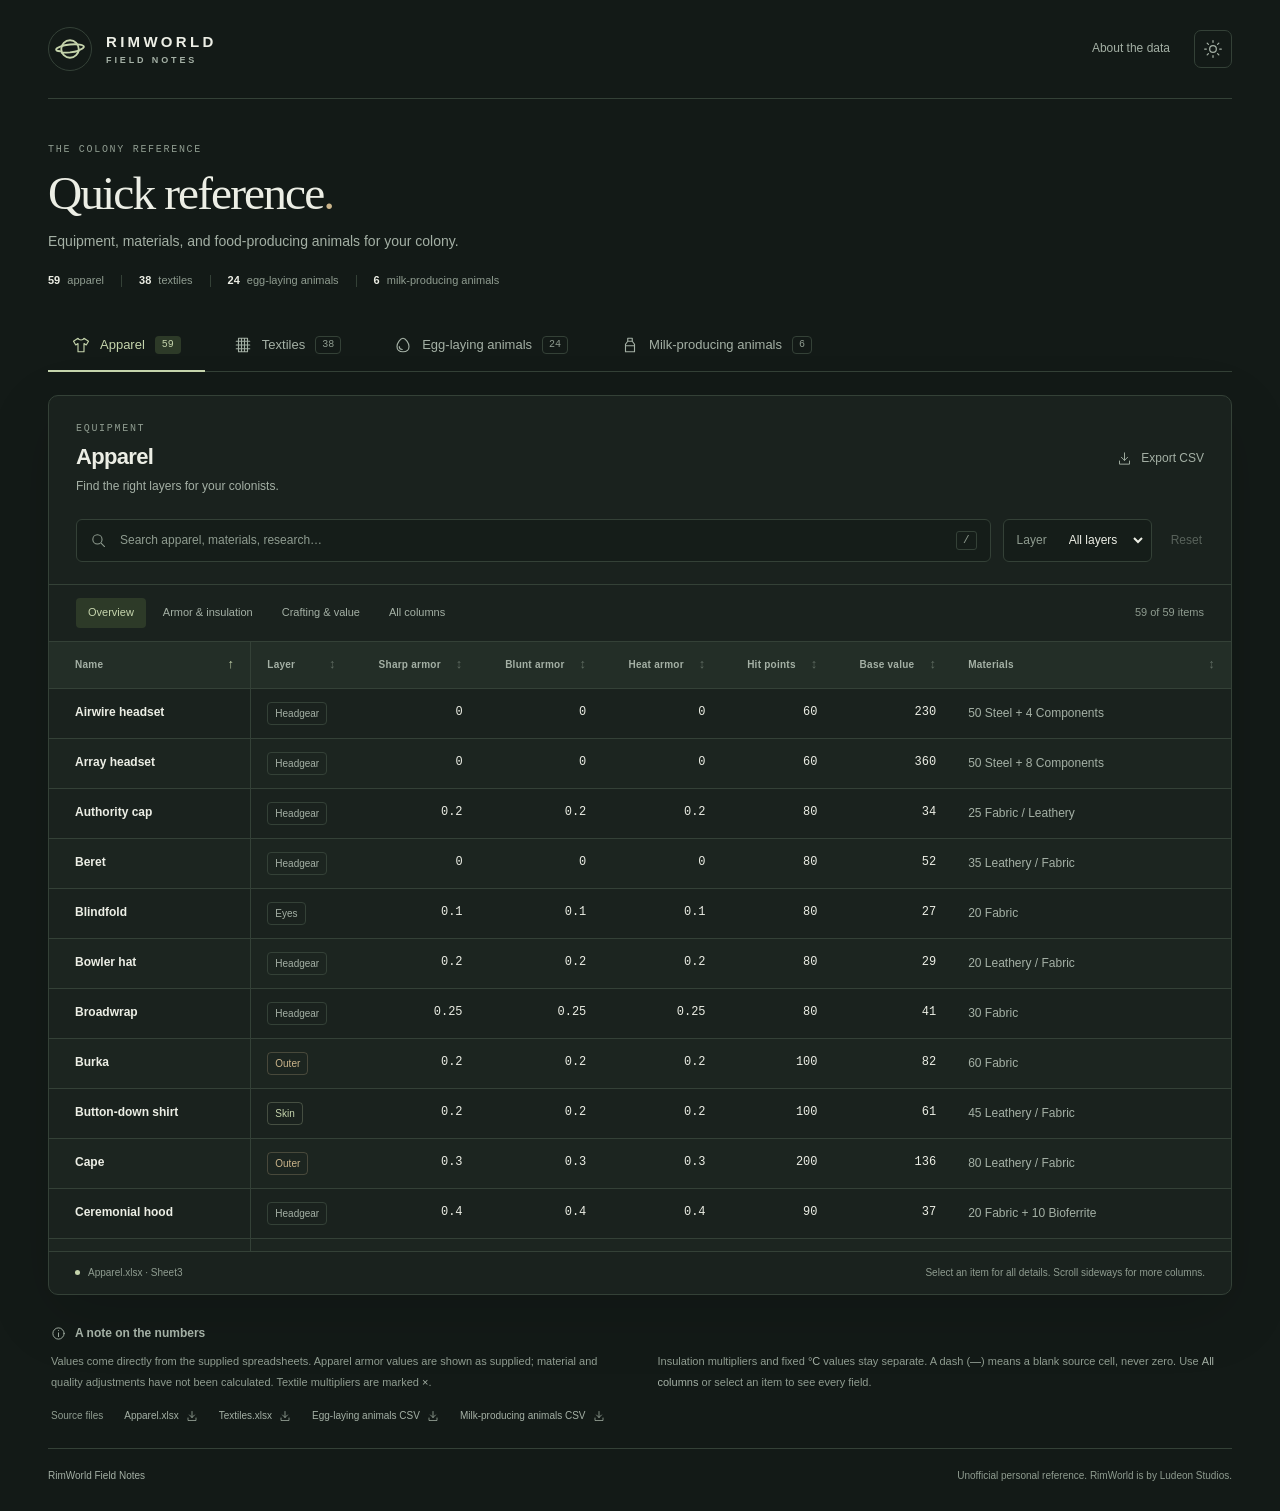
==== commit 53fa457a: "Add milk-producing animal comparison table" ====
--- a/site/index.html
+++ b/site/index.html
@@ -4,7 +4,7 @@
     <meta charset="utf-8">
     <meta name="viewport" content="width=device-width, initial-scale=1">
     <meta name="color-scheme" content="dark light">
-    <meta name="description" content="Searchable RimWorld reference tables for apparel, textiles, and egg-laying animals. Compare equipment, materials, egg output, and feed efficiency.">
+    <meta name="description" content="Searchable RimWorld reference tables for apparel, textiles, egg-laying animals, and milk-producing animals. Compare equipment, food output, feed needs, and caravan roles.">
     <title>Quick Reference · RimWorld Field Notes</title>
     <link rel="icon" type="image/svg+xml" href="./assets/favicon.svg">
     <link rel="stylesheet" href="./assets/styles.css">
@@ -18,6 +18,7 @@
       <symbol id="icon-shirt" viewBox="0 0 24 24"><path d="m8 3-6 4 3 5 3-2v11h8V10l3 2 3-5-6-4c-1 3-7 3-8 0Z"/></symbol>
       <symbol id="icon-textile" viewBox="0 0 24 24"><path d="M6 3h12v18H6zM3 7h18M3 12h18M3 17h18M10 3v18M14 3v18"/></symbol>
       <symbol id="icon-egg" viewBox="0 0 24 24"><path d="M20 14c0 4.5-3.6 7-8 7s-8-2.5-8-7S8.5 3 12 3s8 6.5 8 11Z"/><path d="M7 14c0 2.2 1.6 4 4 4"/></symbol>
+      <symbol id="icon-milk" viewBox="0 0 24 24"><path d="M9 3h6v4l3 4v10H6V11l3-4V3ZM9 7h6M6 13h12"/></symbol>
       <symbol id="icon-search" viewBox="0 0 24 24"><circle cx="10.5" cy="10.5" r="6.5"/><path d="m16 16 4.5 4.5"/></symbol>
       <symbol id="icon-sun" viewBox="0 0 24 24"><circle cx="12" cy="12" r="4"/><path d="M12 2v2m0 16v2M2 12h2m16 0h2M5 5l1.5 1.5m11 11L19 19M5 19l1.5-1.5m11-11L19 5"/></symbol>
       <symbol id="icon-moon" viewBox="0 0 24 24"><path d="M20.8 13.5A9 9 0 0 1 10.5 3.2a9 9 0 1 0 10.3 10.3Z"/></symbol>
@@ -42,14 +43,15 @@
       <section class="page-intro" aria-labelledby="page-title">
         <p class="eyebrow">THE COLONY REFERENCE</p>
         <h1 id="page-title">Quick reference<span class="title-period">.</span></h1>
-        <p class="intro-copy">Apparel, textiles, and egg-laying animals for your colony.</p>
-        <div class="intro-index" aria-label="Reference contents"><span><strong id="apparel-total">59</strong> apparel</span><span class="index-divider"></span><span><strong id="textiles-total">38</strong> textiles</span><span class="index-divider"></span><span><strong id="eggs-total">24</strong> egg-laying animals</span></div>
+        <p class="intro-copy">Equipment, materials, and food-producing animals for your colony.</p>
+        <div class="intro-index" aria-label="Reference contents"><span><strong id="apparel-total">59</strong> apparel</span><span class="index-divider"></span><span><strong id="textiles-total">38</strong> textiles</span><span class="index-divider"></span><span><strong id="eggs-total">24</strong> egg-laying animals</span><span class="index-divider"></span><span><strong id="milk-total">6</strong> milk-producing animals</span></div>
       </section>
 
       <nav class="dataset-nav" aria-label="Reference tables">
         <button class="dataset-button active" type="button" data-dataset="apparel" aria-pressed="true"><svg class="icon" aria-hidden="true"><use href="#icon-shirt"/></svg>Apparel<span class="dataset-count" id="apparel-count">59</span></button>
         <button class="dataset-button" type="button" data-dataset="textiles" aria-pressed="false"><svg class="icon" aria-hidden="true"><use href="#icon-textile"/></svg>Textiles<span class="dataset-count" id="textiles-count">38</span></button>
         <button class="dataset-button" type="button" data-dataset="eggs" aria-pressed="false"><svg class="icon" aria-hidden="true"><use href="#icon-egg"/></svg>Egg-laying animals<span class="dataset-count" id="eggs-count">24</span></button>
+        <button class="dataset-button" type="button" data-dataset="milk" aria-pressed="false"><svg class="icon" aria-hidden="true"><use href="#icon-milk"/></svg>Milk-producing animals<span class="dataset-count" id="milk-count">6</span></button>
       </nav>
 
       <section class="reference-panel" aria-labelledby="table-title">
@@ -78,7 +80,8 @@
         <div class="notes-heading"><svg class="icon" aria-hidden="true"><use href="#icon-info"/></svg><h2 id="notes-title">A note on the numbers</h2></div>
         <div class="notes-grid" id="equipment-data-notes"><p>Values come directly from the supplied spreadsheets. Apparel armor values are shown as supplied; material and quality adjustments have not been calculated. Textile multipliers are marked <strong>×</strong>.</p><p>Insulation multipliers and fixed <strong>°C</strong> values stay separate. A dash (<strong>—</strong>) means a blank source cell, never zero. Use <strong>All columns</strong> or select an item to see every field.</p></div>
         <div class="notes-grid" id="egg-data-notes" hidden><p>Egg output is per female, using the CSV’s maximum-production estimates. Annual output uses a <strong>60-day year</strong>. Percentages are shown as supplied, including ratios above 100%; they are not recalculated from rounded inputs.</p><p>Female feed and total breeder feed are separate measures. Male ratios are approximate males per female for continuous fertilization. <strong>Male for egg output</strong> refers to laying eggs, not hatching chicks. Select an animal for all fields and wiki links.</p></div>
-        <div class="source-downloads"><span>Source files</span><a href="./sources/Apparel.xlsx" download>Apparel.xlsx<svg class="icon" aria-hidden="true"><use href="#icon-download"/></svg></a><a href="./sources/Textiles.xlsx" download>Textiles.xlsx<svg class="icon" aria-hidden="true"><use href="#icon-download"/></svg></a><a href="./sources/rimworld_egg_laying_animals_comparison.csv" download>Egg-laying animals CSV<svg class="icon" aria-hidden="true"><use href="#icon-download"/></svg></a></div>
+        <div class="notes-grid" id="milk-data-notes" hidden><p>Milk output and feed figures are the CSV’s supplied estimates per adult female. Annual output uses a <strong>60-day year</strong>. Feed efficiency and hay needs are preserved as supplied, not recalculated from rounded inputs.</p><p>Percentages are shown as supplied. A dash (<strong>—</strong>) means a blank source cell, never zero. Comfortable temperatures use <strong>°C</strong>; pack capacity uses <strong>kg</strong>. Select an animal for notes, all fields, and wiki links.</p></div>
+        <div class="source-downloads"><span>Source files</span><a href="./sources/Apparel.xlsx" download>Apparel.xlsx<svg class="icon" aria-hidden="true"><use href="#icon-download"/></svg></a><a href="./sources/Textiles.xlsx" download>Textiles.xlsx<svg class="icon" aria-hidden="true"><use href="#icon-download"/></svg></a><a href="./sources/rimworld_egg_laying_animals_comparison.csv" download>Egg-laying animals CSV<svg class="icon" aria-hidden="true"><use href="#icon-download"/></svg></a><a href="./sources/rimworld_milk_producing_animals_comparison.csv" download>Milk-producing animals CSV<svg class="icon" aria-hidden="true"><use href="#icon-download"/></svg></a></div>
       </section>
       <noscript><p class="noscript-message">Enable JavaScript to search the tables, or download the source files above.</p></noscript>
     </main>
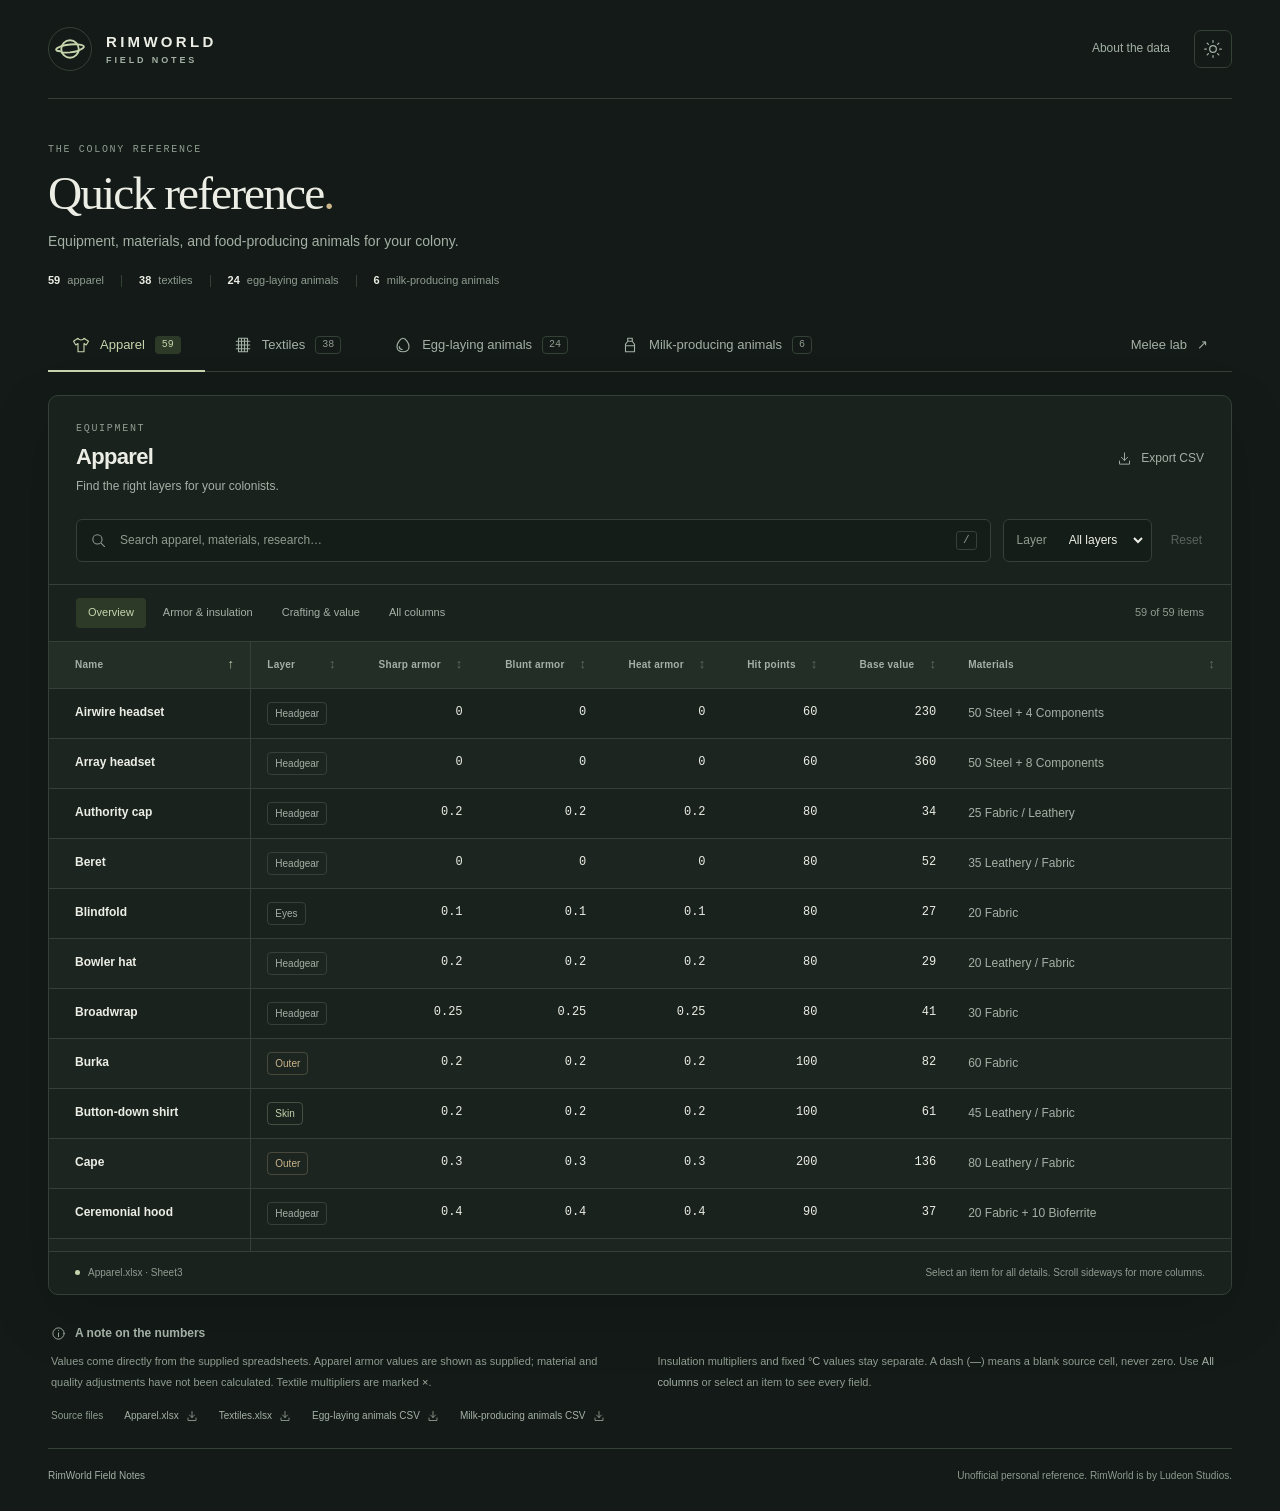
==== commit 1654e0cb: "Add wiki-based melee Monte Carlo comparison lab" ====
--- a/site/index.html
+++ b/site/index.html
@@ -47,11 +47,12 @@
         <div class="intro-index" aria-label="Reference contents"><span><strong id="apparel-total">59</strong> apparel</span><span class="index-divider"></span><span><strong id="textiles-total">38</strong> textiles</span><span class="index-divider"></span><span><strong id="eggs-total">24</strong> egg-laying animals</span><span class="index-divider"></span><span><strong id="milk-total">6</strong> milk-producing animals</span></div>
       </section>
 
-      <nav class="dataset-nav" aria-label="Reference tables">
+      <nav class="dataset-nav" aria-label="Reference sections">
         <button class="dataset-button active" type="button" data-dataset="apparel" aria-pressed="true"><svg class="icon" aria-hidden="true"><use href="#icon-shirt"/></svg>Apparel<span class="dataset-count" id="apparel-count">59</span></button>
         <button class="dataset-button" type="button" data-dataset="textiles" aria-pressed="false"><svg class="icon" aria-hidden="true"><use href="#icon-textile"/></svg>Textiles<span class="dataset-count" id="textiles-count">38</span></button>
         <button class="dataset-button" type="button" data-dataset="eggs" aria-pressed="false"><svg class="icon" aria-hidden="true"><use href="#icon-egg"/></svg>Egg-laying animals<span class="dataset-count" id="eggs-count">24</span></button>
         <button class="dataset-button" type="button" data-dataset="milk" aria-pressed="false"><svg class="icon" aria-hidden="true"><use href="#icon-milk"/></svg>Milk-producing animals<span class="dataset-count" id="milk-count">6</span></button>
+        <a href="./melee.html" class="dataset-button dataset-link">Melee lab <span aria-hidden="true">↗</span></a>
       </nav>
 
       <section class="reference-panel" aria-labelledby="table-title">
--- a/site/assets/styles.css
+++ b/site/assets/styles.css
@@ -85,6 +85,7 @@
 .dataset-button { display: inline-flex; align-items: center; justify-content: center; gap: 10px; padding: 13px 24px 15px; background: transparent; color: var(--muted); position: relative; font-size: 13px; }
 .dataset-button .icon { width: 18px; height: 18px; }
 .dataset-button:hover { color: var(--text); background: var(--hover); }
+.dataset-link { margin-left: auto; text-decoration: none; }
 .dataset-button.active { color: var(--accent); }
 .dataset-button.active::after { content: ""; height: 2px; background: var(--accent); position: absolute; bottom: -1px; left: 0; right: 0; }
 .dataset-count { padding: 0 6px; border: 1px solid var(--line); border-radius: 4px; font-size: 10px; font-family: Consolas, monospace; color: var(--subtle); }
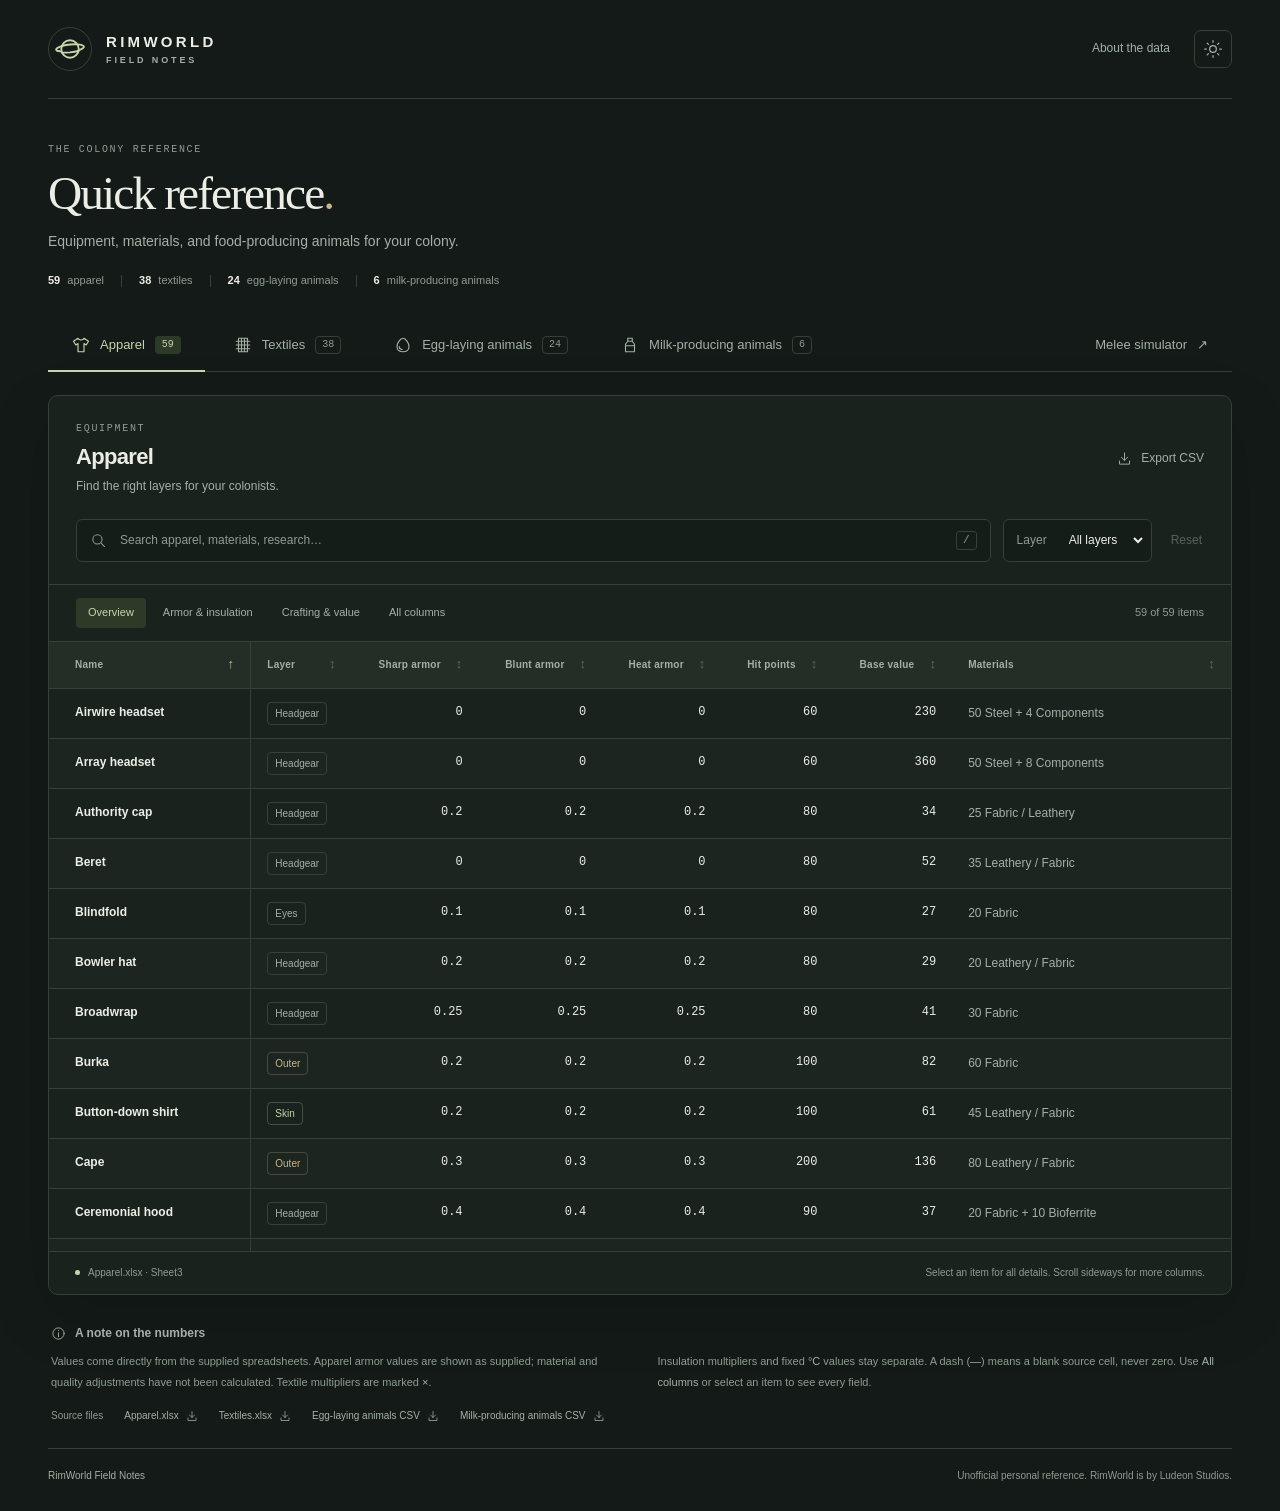
==== commit 98c0db19: "Trim simulator copy and collapse model notes" ====
--- a/site/index.html
+++ b/site/index.html
@@ -52,7 +52,7 @@
         <button class="dataset-button" type="button" data-dataset="textiles" aria-pressed="false"><svg class="icon" aria-hidden="true"><use href="#icon-textile"/></svg>Textiles<span class="dataset-count" id="textiles-count">38</span></button>
         <button class="dataset-button" type="button" data-dataset="eggs" aria-pressed="false"><svg class="icon" aria-hidden="true"><use href="#icon-egg"/></svg>Egg-laying animals<span class="dataset-count" id="eggs-count">24</span></button>
         <button class="dataset-button" type="button" data-dataset="milk" aria-pressed="false"><svg class="icon" aria-hidden="true"><use href="#icon-milk"/></svg>Milk-producing animals<span class="dataset-count" id="milk-count">6</span></button>
-        <a href="./melee.html" class="dataset-button dataset-link">Melee lab <span aria-hidden="true">↗</span></a>
+        <a href="./melee.html" class="dataset-button dataset-link">Melee simulator <span aria-hidden="true">↗</span></a>
       </nav>
 
       <section class="reference-panel" aria-labelledby="table-title">
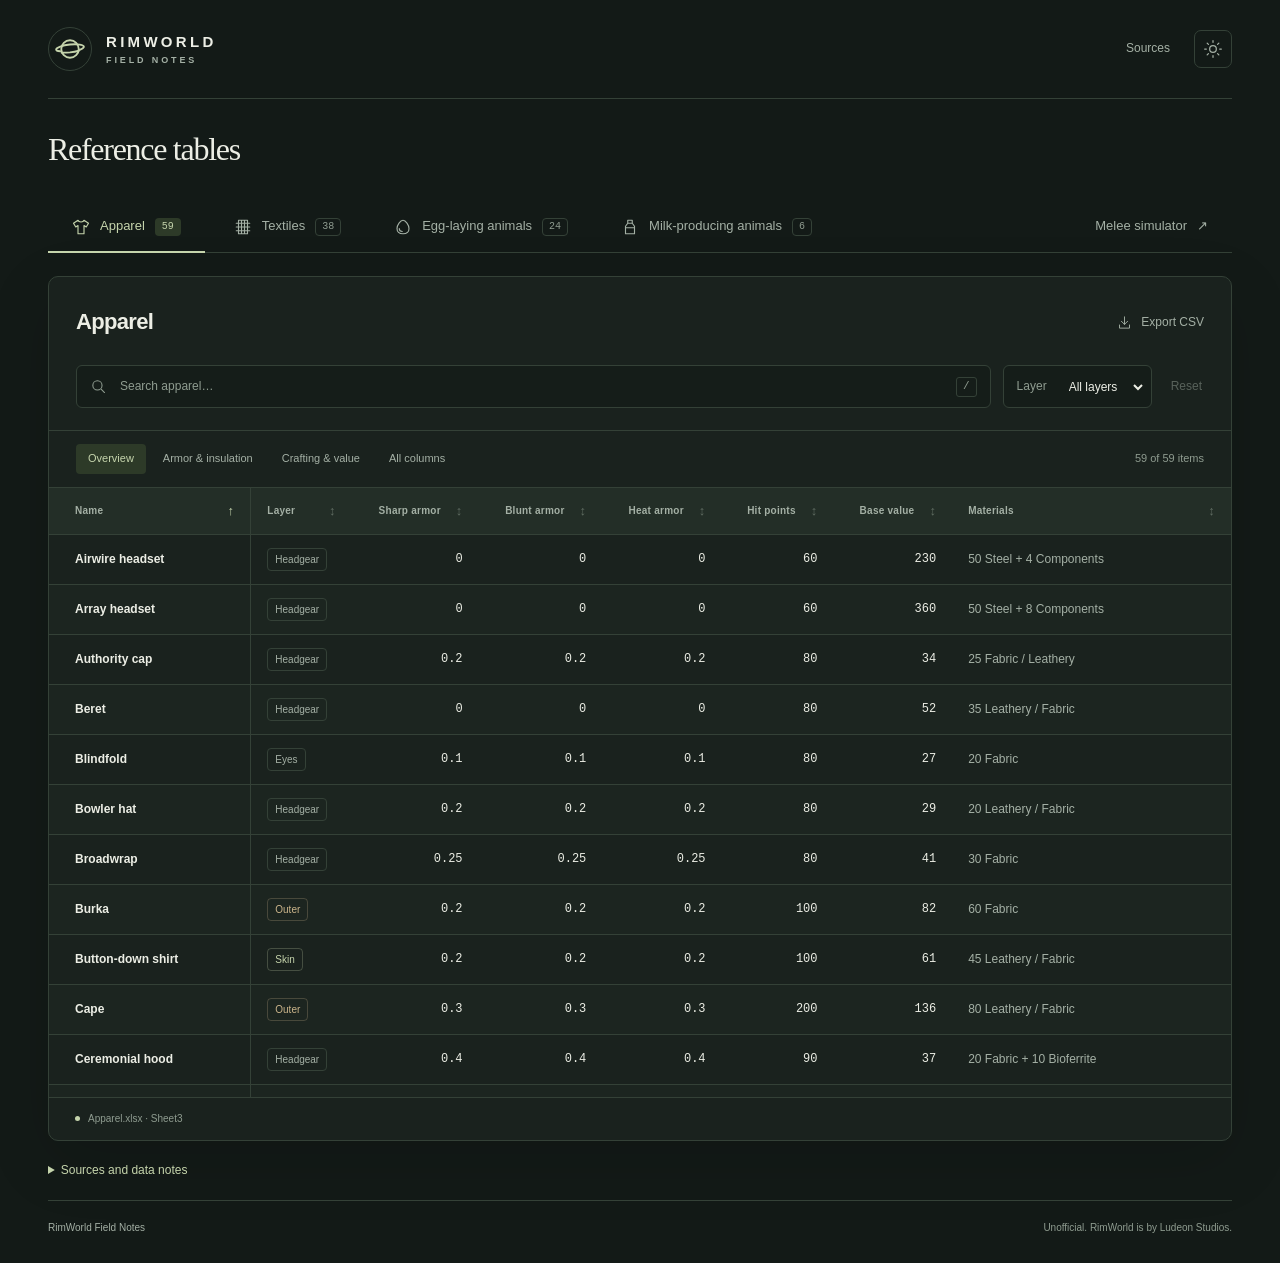
==== commit 398a4e72: "Trim reference table copy and collapse source notes" ====
--- a/site/index.html
+++ b/site/index.html
@@ -5,7 +5,7 @@
     <meta name="viewport" content="width=device-width, initial-scale=1">
     <meta name="color-scheme" content="dark light">
     <meta name="description" content="Searchable RimWorld reference tables for apparel, textiles, egg-laying animals, and milk-producing animals. Compare equipment, food output, feed needs, and caravan roles.">
-    <title>Quick Reference · RimWorld Field Notes</title>
+    <title>Reference tables · RimWorld Field Notes</title>
     <link rel="icon" type="image/svg+xml" href="./assets/favicon.svg">
     <link rel="stylesheet" href="./assets/styles.css">
     <script src="./assets/data.js" defer></script>
@@ -34,17 +34,14 @@
         <span><strong>RIMWORLD</strong><span class="brand-subtitle">FIELD NOTES</span></span>
       </a>
       <div class="header-actions">
-        <a href="#source-notes" class="source-link">About the data</a>
+        <a href="#source-notes" class="source-link">Sources</a>
         <button class="icon-button" id="theme-toggle" type="button" aria-label="Switch to light theme" title="Switch to light theme"><svg class="icon" aria-hidden="true"><use href="#icon-sun"/></svg></button>
       </div>
     </header>
 
     <main id="reference">
-      <section class="page-intro" aria-labelledby="page-title">
-        <p class="eyebrow">THE COLONY REFERENCE</p>
-        <h1 id="page-title">Quick reference<span class="title-period">.</span></h1>
-        <p class="intro-copy">Equipment, materials, and food-producing animals for your colony.</p>
-        <div class="intro-index" aria-label="Reference contents"><span><strong id="apparel-total">59</strong> apparel</span><span class="index-divider"></span><span><strong id="textiles-total">38</strong> textiles</span><span class="index-divider"></span><span><strong id="eggs-total">24</strong> egg-laying animals</span><span class="index-divider"></span><span><strong id="milk-total">6</strong> milk-producing animals</span></div>
+      <section class="page-intro reference-intro" aria-labelledby="page-title">
+        <h1 id="page-title">Reference tables</h1>
       </section>
 
       <nav class="dataset-nav" aria-label="Reference sections">
@@ -57,12 +54,12 @@
 
       <section class="reference-panel" aria-labelledby="table-title">
         <div class="panel-heading">
-          <div><p class="eyebrow" id="table-eyebrow">EQUIPMENT</p><h2 id="table-title">Apparel</h2><p class="panel-description" id="table-description">Find the right layers for your colonists.</p></div>
+          <h2 id="table-title">Apparel</h2>
           <button class="text-button export-button" id="export-csv" type="button"><svg class="icon" aria-hidden="true"><use href="#icon-download"/></svg>Export CSV</button>
         </div>
 
         <div class="filter-toolbar">
-          <label class="search-box"><svg class="icon" aria-hidden="true"><use href="#icon-search"/></svg><span class="sr-only">Search all fields in the current table</span><input id="search" type="search" placeholder="Search apparel, materials, research…" autocomplete="off" spellcheck="false"><kbd aria-hidden="true">/</kbd></label>
+          <label class="search-box"><svg class="icon" aria-hidden="true"><use href="#icon-search"/></svg><span class="sr-only">Search all fields in the current table</span><input id="search" type="search" placeholder="Search apparel…" autocomplete="off" spellcheck="false"><kbd aria-hidden="true">/</kbd></label>
           <label class="category-filter"><span id="category-label">Layer</span><select id="category" aria-labelledby="category-label"><option value="">All layers</option></select></label>
           <div class="extra-filters" id="extra-filters"></div>
           <button class="reset-button" id="reset-filters" type="button" disabled>Reset</button>
@@ -73,21 +70,22 @@
         <div class="table-scroll" id="table-scroll" role="region" aria-label="Apparel table; scroll for more columns" tabindex="0">
           <table id="reference-table"><caption class="sr-only" id="table-caption">Apparel from Apparel.xlsx. Select a column heading to sort or an item name to see every field.</caption><thead id="table-head"></thead><tbody id="table-body"></tbody></table>
         </div>
-        <div id="empty-state" class="empty-state" hidden><svg class="icon" aria-hidden="true"><use href="#icon-search"/></svg><h3>No matching entries</h3><p>Try another name, category, or search term.</p><button type="button" class="text-button" id="empty-reset">Clear filters<svg class="icon" aria-hidden="true"><use href="#icon-arrow"/></svg></button></div>
-        <div class="table-footer"><span><span class="footer-dot"></span><span id="source-label">Apparel.xlsx</span></span><span id="table-hint">Select an item for all details. Scroll sideways for more columns.</span></div>
+        <div id="empty-state" class="empty-state" hidden><p>No results.</p><button type="button" class="text-button" id="empty-reset">Clear filters</button></div>
+        <div class="table-footer"><span><span class="footer-dot"></span><span id="source-label">Apparel.xlsx</span></span></div>
       </section>
 
-      <section class="source-notes" id="source-notes" aria-labelledby="notes-title">
-        <div class="notes-heading"><svg class="icon" aria-hidden="true"><use href="#icon-info"/></svg><h2 id="notes-title">A note on the numbers</h2></div>
-        <div class="notes-grid" id="equipment-data-notes"><p>Values come directly from the supplied spreadsheets. Apparel armor values are shown as supplied; material and quality adjustments have not been calculated. Textile multipliers are marked <strong>×</strong>.</p><p>Insulation multipliers and fixed <strong>°C</strong> values stay separate. A dash (<strong>—</strong>) means a blank source cell, never zero. Use <strong>All columns</strong> or select an item to see every field.</p></div>
-        <div class="notes-grid" id="egg-data-notes" hidden><p>Egg output is per female, using the CSV’s maximum-production estimates. Annual output uses a <strong>60-day year</strong>. Percentages are shown as supplied, including ratios above 100%; they are not recalculated from rounded inputs.</p><p>Female feed and total breeder feed are separate measures. Male ratios are approximate males per female for continuous fertilization. <strong>Male for egg output</strong> refers to laying eggs, not hatching chicks. Select an animal for all fields and wiki links.</p></div>
-        <div class="notes-grid" id="milk-data-notes" hidden><p>Milk output and feed figures are the CSV’s supplied estimates per adult female. Annual output uses a <strong>60-day year</strong>. Feed efficiency and hay needs are preserved as supplied, not recalculated from rounded inputs.</p><p>Percentages are shown as supplied. A dash (<strong>—</strong>) means a blank source cell, never zero. Comfortable temperatures use <strong>°C</strong>; pack capacity uses <strong>kg</strong>. Select an animal for notes, all fields, and wiki links.</p></div>
-        <div class="source-downloads"><span>Source files</span><a href="./sources/Apparel.xlsx" download>Apparel.xlsx<svg class="icon" aria-hidden="true"><use href="#icon-download"/></svg></a><a href="./sources/Textiles.xlsx" download>Textiles.xlsx<svg class="icon" aria-hidden="true"><use href="#icon-download"/></svg></a><a href="./sources/rimworld_egg_laying_animals_comparison.csv" download>Egg-laying animals CSV<svg class="icon" aria-hidden="true"><use href="#icon-download"/></svg></a><a href="./sources/rimworld_milk_producing_animals_comparison.csv" download>Milk-producing animals CSV<svg class="icon" aria-hidden="true"><use href="#icon-download"/></svg></a></div>
-      </section>
-      <noscript><p class="noscript-message">Enable JavaScript to search the tables, or download the source files above.</p></noscript>
+      <details class="source-notes" id="source-notes">
+        <summary>Sources and data notes</summary>
+        <p class="data-note">Values as supplied. — = blank source cell.</p>
+        <div class="notes-grid" id="equipment-data-notes"><p>Armor is unadjusted for material or quality. × = multiplier; °C = fixed temperature.</p></div>
+        <div class="notes-grid" id="egg-data-notes" hidden><p>Maximum output per female; 60-day year. Female and breeder feed are separate. Male ratios are approximate. Male requirements refer to laying, not hatching. Percentages may exceed 100%.</p></div>
+        <div class="notes-grid" id="milk-data-notes" hidden><p>Estimated output and feed per adult female; 60-day year. Feed efficiency and hay needs are not recalculated.</p></div>
+        <div class="source-downloads"><a href="./sources/Apparel.xlsx" download>Apparel.xlsx<svg class="icon" aria-hidden="true"><use href="#icon-download"/></svg></a><a href="./sources/Textiles.xlsx" download>Textiles.xlsx<svg class="icon" aria-hidden="true"><use href="#icon-download"/></svg></a><a href="./sources/rimworld_egg_laying_animals_comparison.csv" download>Eggs CSV<svg class="icon" aria-hidden="true"><use href="#icon-download"/></svg></a><a href="./sources/rimworld_milk_producing_animals_comparison.csv" download>Milk CSV<svg class="icon" aria-hidden="true"><use href="#icon-download"/></svg></a></div>
+      </details>
+      <noscript><p class="noscript-message">JavaScript is required for table controls.</p></noscript>
     </main>
 
-    <footer class="site-footer"><span>RimWorld Field Notes</span><span>Unofficial personal reference. RimWorld is by Ludeon Studios.</span></footer>
+    <footer class="site-footer"><span>RimWorld Field Notes</span><span>Unofficial. RimWorld is by Ludeon Studios.</span></footer>
 
     <dialog id="detail-dialog" class="detail-dialog" aria-labelledby="detail-title">
       <div class="detail-header"><div><p class="eyebrow" id="detail-category"></p><h2 id="detail-title"></h2></div><button type="button" id="close-detail" class="icon-button" aria-label="Close item details"><svg class="icon" aria-hidden="true"><use href="#icon-close"/></svg></button></div>
--- a/site/assets/styles.css
+++ b/site/assets/styles.css
@@ -74,13 +74,12 @@
 .icon-button { width: 38px; height: 38px; display: inline-flex; align-items: center; justify-content: center; border: 1px solid var(--line); border-radius: 7px; background: transparent; color: var(--muted); }
 .icon-button:hover { color: var(--accent); background: var(--hover); }
 .page-intro { padding: 43px 0 29px; position: relative; }
+.page-intro.reference-intro { padding-block: 24px; }
+.reference-intro h1 { font-size: 32px; }
 .eyebrow { margin: 0; color: var(--subtle); font-family: Consolas, "SFMono-Regular", monospace; font-size: 10px; font-weight: 500; letter-spacing: .17em; }
 h1 { margin: 7px 0 8px; font-family: Georgia, "Times New Roman", serif; font-size: clamp(32px, 3.7vw, 50px); line-height: 1.2; font-weight: 400; letter-spacing: -.04em; }
 .title-period { color: var(--gold); }
 .intro-copy { margin: 0; color: var(--muted); font-size: 14px; }
-.intro-index { display: flex; align-items: center; gap: 17px; margin-top: 20px; color: var(--subtle); font-size: 11px; }
-.intro-index strong { color: var(--text); font-weight: 600; margin-right: 4px; font-variant-numeric: tabular-nums; }
-.index-divider { height: 12px; width: 1px; background: var(--line); }
 .dataset-nav { display: flex; flex-wrap: wrap; gap: 5px; padding-block: 3px 0; border-bottom: 1px solid var(--line); margin-bottom: 23px; }
 .dataset-button { display: inline-flex; align-items: center; justify-content: center; gap: 10px; padding: 13px 24px 15px; background: transparent; color: var(--muted); position: relative; font-size: 13px; }
 .dataset-button .icon { width: 18px; height: 18px; }
@@ -93,7 +92,6 @@
 .reference-panel { border: 1px solid var(--line); border-radius: 10px; background: var(--panel); box-shadow: var(--shadow); overflow: hidden; }
 .panel-heading { padding: 25px 27px 23px; display: flex; justify-content: space-between; align-items: center; gap: 20px; }
 .panel-heading h2 { margin: 2px 0 3px; font-size: 22px; font-weight: 550; letter-spacing: -.03em; }
-.panel-description { margin: 0; font-size: 12px; color: var(--muted); }
 .text-button { display: inline-flex; align-items: center; justify-content: center; gap: 9px; padding: 8px 0; background: transparent; color: var(--accent); font-size: 12px; text-decoration: none; }
 .text-button:hover { text-decoration: underline; text-underline-offset: 4px; }
 .text-button .icon { width: 15px; height: 15px; }
@@ -148,16 +146,13 @@
 .table-footer > span:first-child { display: flex; align-items: center; gap: 8px; flex: 0 1 auto; min-width: 0; }
 #source-label { overflow-wrap: anywhere; }
 .footer-dot { width: 5px; height: 5px; background: var(--accent); border-radius: 50%; }
-.empty-state { text-align: center; padding: 60px 20px; border-top: 1px solid var(--line); }
-.empty-state > .icon { color: var(--subtle); width: 27px; height: 27px; }
-.empty-state h3 { font-weight: 500; margin: 12px 0 4px; font-size: 17px; }
+.empty-state { text-align: center; padding: 24px 20px; border-top: 1px solid var(--line); }
 .empty-state p { color: var(--muted); margin: 0 0 10px; font-size: 12px; }
-.source-notes { padding: 29px 3px 24px; }
-.notes-heading { display: flex; align-items: center; gap: 9px; color: var(--muted); }
-.notes-heading .icon { width: 15px; height: 15px; }
-.notes-heading h2 { margin: 0; font-size: 12px; font-weight: 550; }
-.notes-grid { display: grid; grid-template-columns: 1fr 1fr; gap: 35px; margin-top: 8px; }
-.notes-grid p { margin: 0; color: var(--subtle); font-size: 11px; line-height: 1.9; max-width: 610px; }
+.source-notes { padding: 20px 0; }
+.source-notes > summary { cursor: pointer; color: var(--accent); font-size: 12px; }
+.notes-grid { margin-top: 8px; }
+.notes-grid p, .data-note { color: var(--subtle); font-size: 11px; line-height: 1.9; }
+.notes-grid p { margin: 0; }
 .notes-grid strong { color: var(--muted); font-weight: 500; }
 .source-downloads { display: flex; flex-wrap: wrap; gap: 21px; margin-top: 15px; font-size: 10px; color: var(--subtle); }
 .source-downloads a { display: inline-flex; align-items: center; gap: 7px; color: var(--muted); text-decoration: none; }
@@ -194,12 +189,10 @@
   .icon-button { width: 34px; height: 34px; }
   .page-intro { padding: 31px 0 23px; }
   .intro-copy { font-size: 12px; max-width: 270px; }
-  .intro-index { gap: 11px; font-size: 10px; margin-top: 17px; flex-wrap: wrap; }
   .dataset-nav { margin-bottom: 17px; }
   .dataset-button { padding: 12px; flex: 1 1 auto; gap: 7px; font-size: 11px; }
   .panel-heading { padding: 19px 16px; align-items: flex-start; }
   .panel-heading h2 { font-size: 20px; }
-  .panel-description { font-size: 11px; max-width: 190px; }
   .export-button { font-size: 10px; white-space: nowrap; margin-top: 10px; }
   .filter-toolbar { padding: 0 16px 17px; gap: 10px; flex-wrap: wrap; }
   .search-box { flex-basis: 100%; }
@@ -219,9 +212,6 @@
   .item-name { font-size: 11px; }
   .sort-button { padding-inline: 12px; }
   .table-footer { padding: 12px 16px; align-items: flex-start; gap: 16px; font-size: 9px; }
-  #table-hint { text-align: right; max-width: 185px; }
-  .notes-grid { grid-template-columns: 1fr; gap: 10px; }
-  .source-notes { padding-top: 23px; }
   .source-downloads { gap: 14px; }
   .site-footer { flex-direction: column; align-items: flex-start; gap: 4px; }
   .detail-header { padding: 20px; }
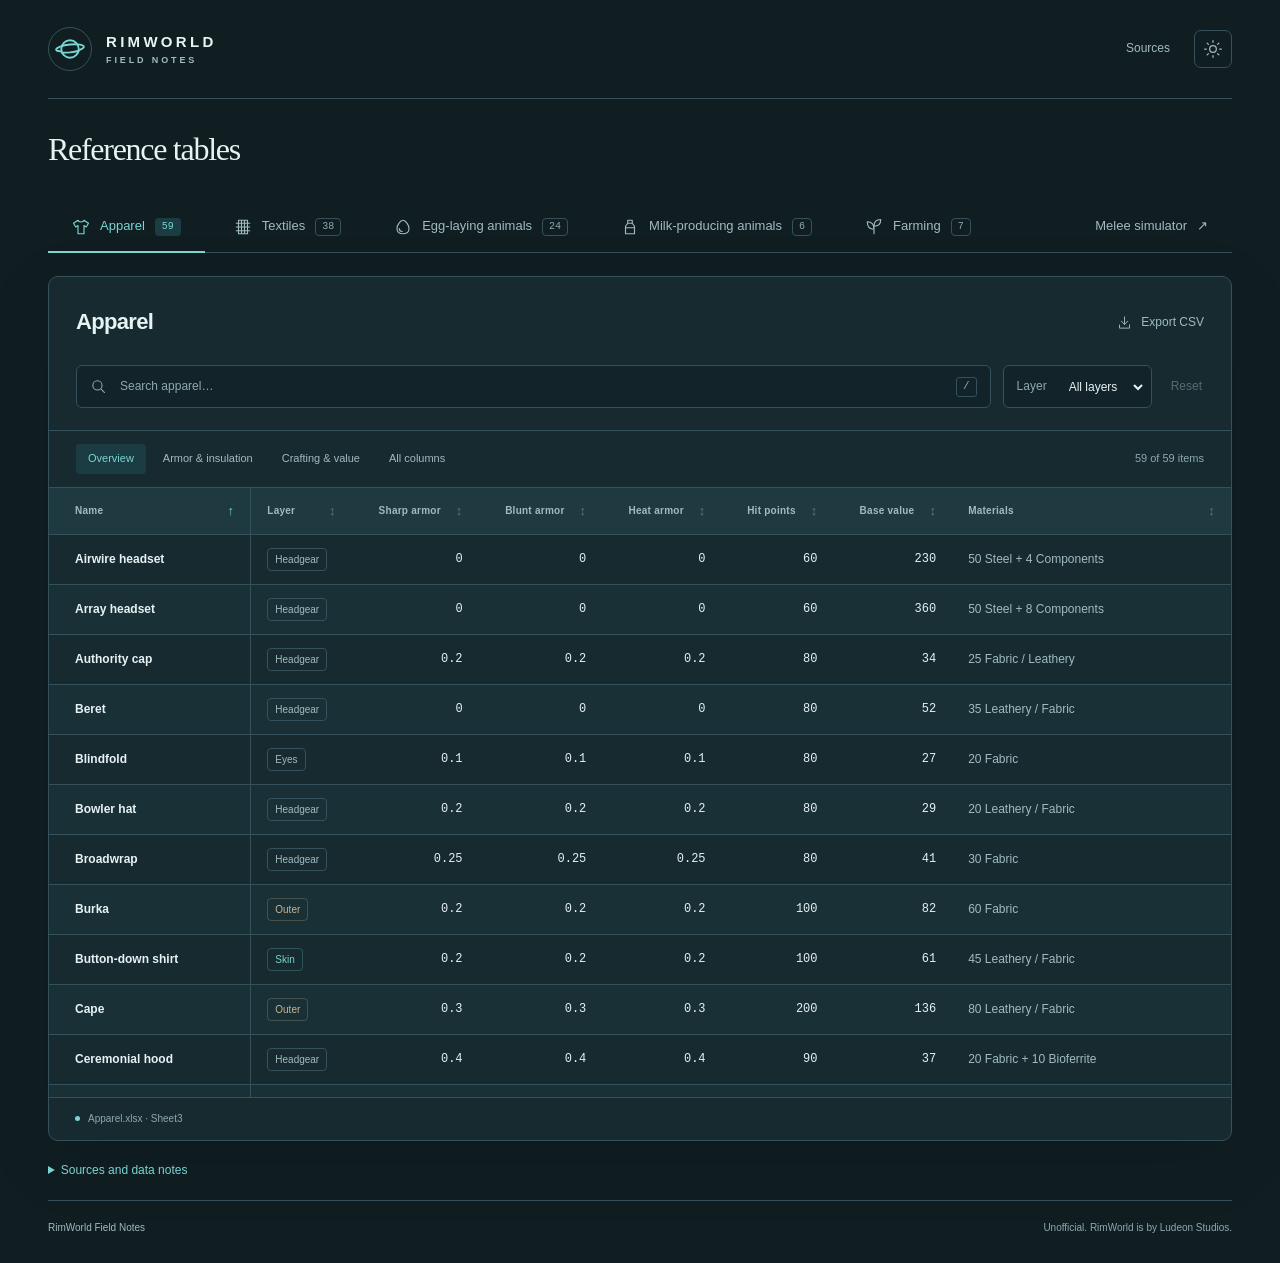
==== commit 1524540a: "Add farming crop productivity reference table" ====
--- a/site/index.html
+++ b/site/index.html
@@ -4,7 +4,7 @@
     <meta charset="utf-8">
     <meta name="viewport" content="width=device-width, initial-scale=1">
     <meta name="color-scheme" content="dark light">
-    <meta name="description" content="Searchable RimWorld reference tables for apparel, textiles, egg-laying animals, and milk-producing animals. Compare equipment, food output, feed needs, and caravan roles.">
+    <meta name="description" content="Searchable RimWorld reference tables for apparel, textiles, egg-laying animals, milk-producing animals, and farming.">
     <title>Reference tables · RimWorld Field Notes</title>
     <link rel="icon" type="image/svg+xml" href="./assets/favicon.svg">
     <link rel="stylesheet" href="./assets/styles.css">
@@ -19,6 +19,7 @@
       <symbol id="icon-textile" viewBox="0 0 24 24"><path d="M6 3h12v18H6zM3 7h18M3 12h18M3 17h18M10 3v18M14 3v18"/></symbol>
       <symbol id="icon-egg" viewBox="0 0 24 24"><path d="M20 14c0 4.5-3.6 7-8 7s-8-2.5-8-7S8.5 3 12 3s8 6.5 8 11Z"/><path d="M7 14c0 2.2 1.6 4 4 4"/></symbol>
       <symbol id="icon-milk" viewBox="0 0 24 24"><path d="M9 3h6v4l3 4v10H6V11l3-4V3ZM9 7h6M6 13h12"/></symbol>
+      <symbol id="icon-plant" viewBox="0 0 24 24"><path d="M12 21V10M12 15C5 15 3 11 3 5c6 0 9 3 9 10ZM12 11c0-6 3-9 9-9 0 6-3 9-9 9Z"/></symbol>
       <symbol id="icon-search" viewBox="0 0 24 24"><circle cx="10.5" cy="10.5" r="6.5"/><path d="m16 16 4.5 4.5"/></symbol>
       <symbol id="icon-sun" viewBox="0 0 24 24"><circle cx="12" cy="12" r="4"/><path d="M12 2v2m0 16v2M2 12h2m16 0h2M5 5l1.5 1.5m11 11L19 19M5 19l1.5-1.5m11-11L19 5"/></symbol>
       <symbol id="icon-moon" viewBox="0 0 24 24"><path d="M20.8 13.5A9 9 0 0 1 10.5 3.2a9 9 0 1 0 10.3 10.3Z"/></symbol>
@@ -49,6 +50,7 @@
         <button class="dataset-button" type="button" data-dataset="textiles" aria-pressed="false"><svg class="icon" aria-hidden="true"><use href="#icon-textile"/></svg>Textiles<span class="dataset-count" id="textiles-count">38</span></button>
         <button class="dataset-button" type="button" data-dataset="eggs" aria-pressed="false"><svg class="icon" aria-hidden="true"><use href="#icon-egg"/></svg>Egg-laying animals<span class="dataset-count" id="eggs-count">24</span></button>
         <button class="dataset-button" type="button" data-dataset="milk" aria-pressed="false"><svg class="icon" aria-hidden="true"><use href="#icon-milk"/></svg>Milk-producing animals<span class="dataset-count" id="milk-count">6</span></button>
+        <button class="dataset-button" type="button" data-dataset="farming" aria-pressed="false"><svg class="icon" aria-hidden="true"><use href="#icon-plant"/></svg>Farming<span class="dataset-count" id="farming-count">7</span></button>
         <a href="./melee.html" class="dataset-button dataset-link">Melee simulator <span aria-hidden="true">↗</span></a>
       </nav>
 
@@ -80,7 +82,8 @@
         <div class="notes-grid" id="equipment-data-notes"><p>Armor is unadjusted for material or quality. × = multiplier; °C = fixed temperature.</p></div>
         <div class="notes-grid" id="egg-data-notes" hidden><p>Maximum output per female; 60-day year. Female and breeder feed are separate. Male ratios are approximate. Male requirements refer to laying, not hatching. Percentages may exceed 100%.</p></div>
         <div class="notes-grid" id="milk-data-notes" hidden><p>Estimated output and feed per adult female; 60-day year. Feed efficiency and hay needs are not recalculated.</p></div>
-        <div class="source-downloads"><a href="./sources/Apparel.xlsx" download>Apparel.xlsx<svg class="icon" aria-hidden="true"><use href="#icon-download"/></svg></a><a href="./sources/Textiles.xlsx" download>Textiles.xlsx<svg class="icon" aria-hidden="true"><use href="#icon-download"/></svg></a><a href="./sources/rimworld_egg_laying_animals_comparison.csv" download>Eggs CSV<svg class="icon" aria-hidden="true"><use href="#icon-download"/></svg></a><a href="./sources/rimworld_milk_producing_animals_comparison.csv" download>Milk CSV<svg class="icon" aria-hidden="true"><use href="#icon-download"/></svg></a></div>
+        <div class="notes-grid" id="farming-data-notes" hidden><p>Displayed and actual grow times are separate. Blank 280% values remain blank.</p></div>
+        <div class="source-downloads"><a href="./sources/Apparel.xlsx" download>Apparel.xlsx<svg class="icon" aria-hidden="true"><use href="#icon-download"/></svg></a><a href="./sources/Textiles.xlsx" download>Textiles.xlsx<svg class="icon" aria-hidden="true"><use href="#icon-download"/></svg></a><a href="./sources/rimworld_egg_laying_animals_comparison.csv" download>Eggs CSV<svg class="icon" aria-hidden="true"><use href="#icon-download"/></svg></a><a href="./sources/rimworld_milk_producing_animals_comparison.csv" download>Milk CSV<svg class="icon" aria-hidden="true"><use href="#icon-download"/></svg></a><a href="./sources/rimworld_raw_food_crop_productivity_revised.csv" download>Farming CSV<svg class="icon" aria-hidden="true"><use href="#icon-download"/></svg></a></div>
       </details>
       <noscript><p class="noscript-message">JavaScript is required for table controls.</p></noscript>
     </main>
--- a/site/assets/styles.css
+++ b/site/assets/styles.css
@@ -2,21 +2,21 @@
 
 :root {
   color-scheme: dark;
-  --bg: #131a17;
-  --panel: #1a221e;
-  --panel-alt: #1e2722;
-  --input: #151d19;
-  --text: #eceee5;
-  --muted: #a4b0a5;
-  --subtle: #8f9c90;
-  --line: #344137;
-  --accent: #c5d4ac;
-  --accent-text: #172013;
-  --accent-wash: #2d3a28;
+  --bg: #101e22;
+  --panel: #162a30;
+  --panel-alt: #1b3238;
+  --input: #122329;
+  --text: #e7f2f3;
+  --muted: #a0bbc0;
+  --subtle: #8da9b0;
+  --line: #35515b;
+  --accent: #79d4d2;
+  --accent-text: #102a2e;
+  --accent-wash: #1b3c42;
   --gold: #cbb58b;
-  --hover: #253129;
-  --table-head: #232e27;
-  --table-row: #1c2520;
+  --hover: #203c44;
+  --table-head: #1f3941;
+  --table-row: #193037;
   --shadow: 0 20px 65px #0002;
   font-family: "Segoe UI", -apple-system, BlinkMacSystemFont, sans-serif;
   font-synthesis: none;
@@ -25,22 +25,22 @@
 
 :root[data-theme="light"] {
   color-scheme: light;
-  --bg: #f3f3ec;
-  --panel: #fdfdf8;
-  --panel-alt: #f4f5ee;
-  --input: #f9faf4;
-  --text: #25352b;
-  --muted: #59685b;
-  --subtle: #637267;
-  --line: #d6dece;
-  --accent: #405d32;
-  --accent-text: #f8fbf3;
-  --accent-wash: #e4ecd9;
+  --bg: #edf6f7;
+  --panel: #fbfefe;
+  --panel-alt: #eff7f8;
+  --input: #f7fcfc;
+  --text: #183a43;
+  --muted: #486870;
+  --subtle: #536f77;
+  --line: #c8dce0;
+  --accent: #16666b;
+  --accent-text: #f1fcfc;
+  --accent-wash: #d9eff0;
   --gold: #82673b;
-  --hover: #edf2e5;
-  --table-head: #edf1e6;
-  --table-row: #f8faf2;
-  --shadow: 0 20px 65px #22351c08;
+  --hover: #e2f1f2;
+  --table-head: #e2f0f2;
+  --table-row: #f0f8f9;
+  --shadow: 0 20px 65px #153b4508;
 }
 
 * { box-sizing: border-box; }
@@ -163,7 +163,7 @@
 .noscript-message { padding: 20px; border: 1px solid var(--line); }
 
 .detail-dialog { width: min(700px, calc(100% - 32px)); max-height: 87vh; padding: 0; color: var(--text); background: var(--panel); border: 1px solid var(--line); border-radius: 12px; box-shadow: 0 24px 120px #0006; }
-.detail-dialog::backdrop { background: #070c09bb; backdrop-filter: blur(4px); }
+.detail-dialog::backdrop { background: #071419bb; backdrop-filter: blur(4px); }
 body:has(.detail-dialog[open]) { overflow: hidden; }
 .detail-header { display: flex; align-items: center; justify-content: space-between; gap: 15px; padding: 25px 28px; border-bottom: 1px solid var(--line); position: sticky; top: 0; background: var(--panel); }
 .detail-header h2 { font-family: Georgia, serif; font-size: 27px; line-height: 1.3; font-weight: 400; margin: 5px 0 0; }
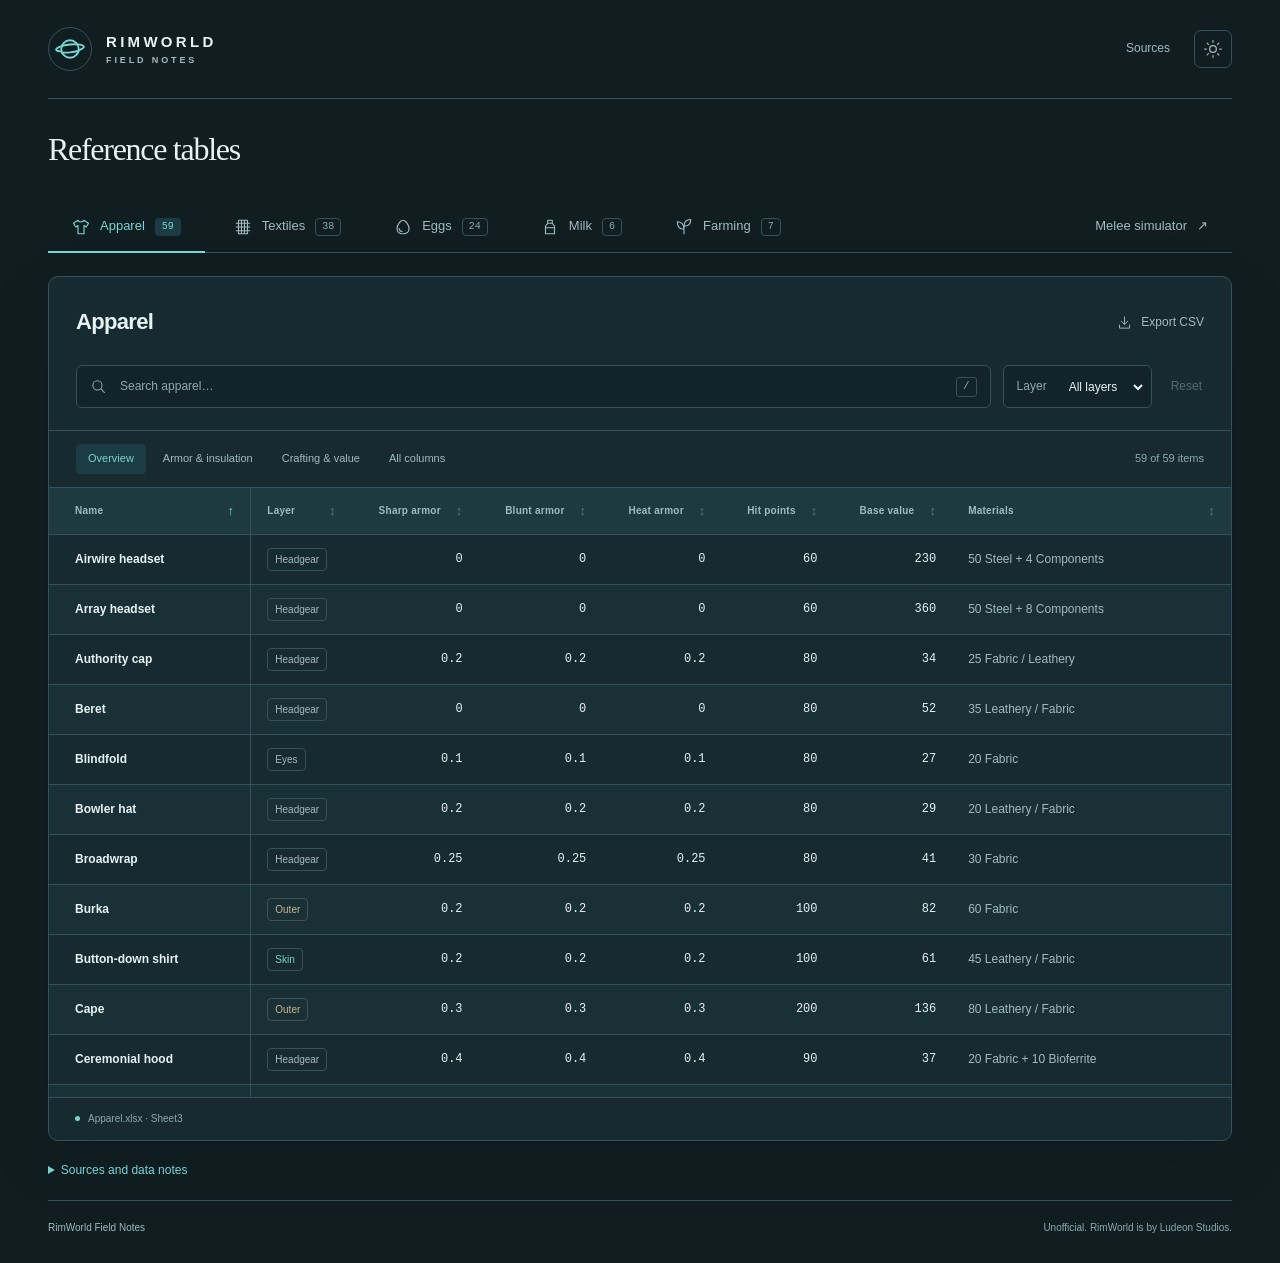
==== commit 404c1ae1: "Simplify Milk and Eggs tables and label Hydroponics" ====
--- a/site/index.html
+++ b/site/index.html
@@ -48,8 +48,8 @@
       <nav class="dataset-nav" aria-label="Reference sections">
         <button class="dataset-button active" type="button" data-dataset="apparel" aria-pressed="true"><svg class="icon" aria-hidden="true"><use href="#icon-shirt"/></svg>Apparel<span class="dataset-count" id="apparel-count">59</span></button>
         <button class="dataset-button" type="button" data-dataset="textiles" aria-pressed="false"><svg class="icon" aria-hidden="true"><use href="#icon-textile"/></svg>Textiles<span class="dataset-count" id="textiles-count">38</span></button>
-        <button class="dataset-button" type="button" data-dataset="eggs" aria-pressed="false"><svg class="icon" aria-hidden="true"><use href="#icon-egg"/></svg>Egg-laying animals<span class="dataset-count" id="eggs-count">24</span></button>
-        <button class="dataset-button" type="button" data-dataset="milk" aria-pressed="false"><svg class="icon" aria-hidden="true"><use href="#icon-milk"/></svg>Milk-producing animals<span class="dataset-count" id="milk-count">6</span></button>
+        <button class="dataset-button" type="button" data-dataset="eggs" aria-pressed="false"><svg class="icon" aria-hidden="true"><use href="#icon-egg"/></svg>Eggs<span class="dataset-count" id="eggs-count">24</span></button>
+        <button class="dataset-button" type="button" data-dataset="milk" aria-pressed="false"><svg class="icon" aria-hidden="true"><use href="#icon-milk"/></svg>Milk<span class="dataset-count" id="milk-count">6</span></button>
         <button class="dataset-button" type="button" data-dataset="farming" aria-pressed="false"><svg class="icon" aria-hidden="true"><use href="#icon-plant"/></svg>Farming<span class="dataset-count" id="farming-count">7</span></button>
         <a href="./melee.html" class="dataset-button dataset-link">Melee simulator <span aria-hidden="true">↗</span></a>
       </nav>
@@ -82,7 +82,7 @@
         <div class="notes-grid" id="equipment-data-notes"><p>Armor is unadjusted for material or quality. × = multiplier; °C = fixed temperature.</p></div>
         <div class="notes-grid" id="egg-data-notes" hidden><p>Maximum output per female; 60-day year. Female and breeder feed are separate. Male ratios are approximate. Male requirements refer to laying, not hatching. Percentages may exceed 100%.</p></div>
         <div class="notes-grid" id="milk-data-notes" hidden><p>Estimated output and feed per adult female; 60-day year. Feed efficiency and hay needs are not recalculated.</p></div>
-        <div class="notes-grid" id="farming-data-notes" hidden><p>Displayed and actual grow times are separate. Blank 280% values remain blank.</p></div>
+        <div class="notes-grid" id="farming-data-notes" hidden><p>Displayed and actual grow times are separate. Blank Hydroponics values remain blank.</p></div>
         <div class="source-downloads"><a href="./sources/Apparel.xlsx" download>Apparel.xlsx<svg class="icon" aria-hidden="true"><use href="#icon-download"/></svg></a><a href="./sources/Textiles.xlsx" download>Textiles.xlsx<svg class="icon" aria-hidden="true"><use href="#icon-download"/></svg></a><a href="./sources/rimworld_egg_laying_animals_comparison.csv" download>Eggs CSV<svg class="icon" aria-hidden="true"><use href="#icon-download"/></svg></a><a href="./sources/rimworld_milk_producing_animals_comparison.csv" download>Milk CSV<svg class="icon" aria-hidden="true"><use href="#icon-download"/></svg></a><a href="./sources/rimworld_raw_food_crop_productivity_revised.csv" download>Farming CSV<svg class="icon" aria-hidden="true"><use href="#icon-download"/></svg></a></div>
       </details>
       <noscript><p class="noscript-message">JavaScript is required for table controls.</p></noscript>
